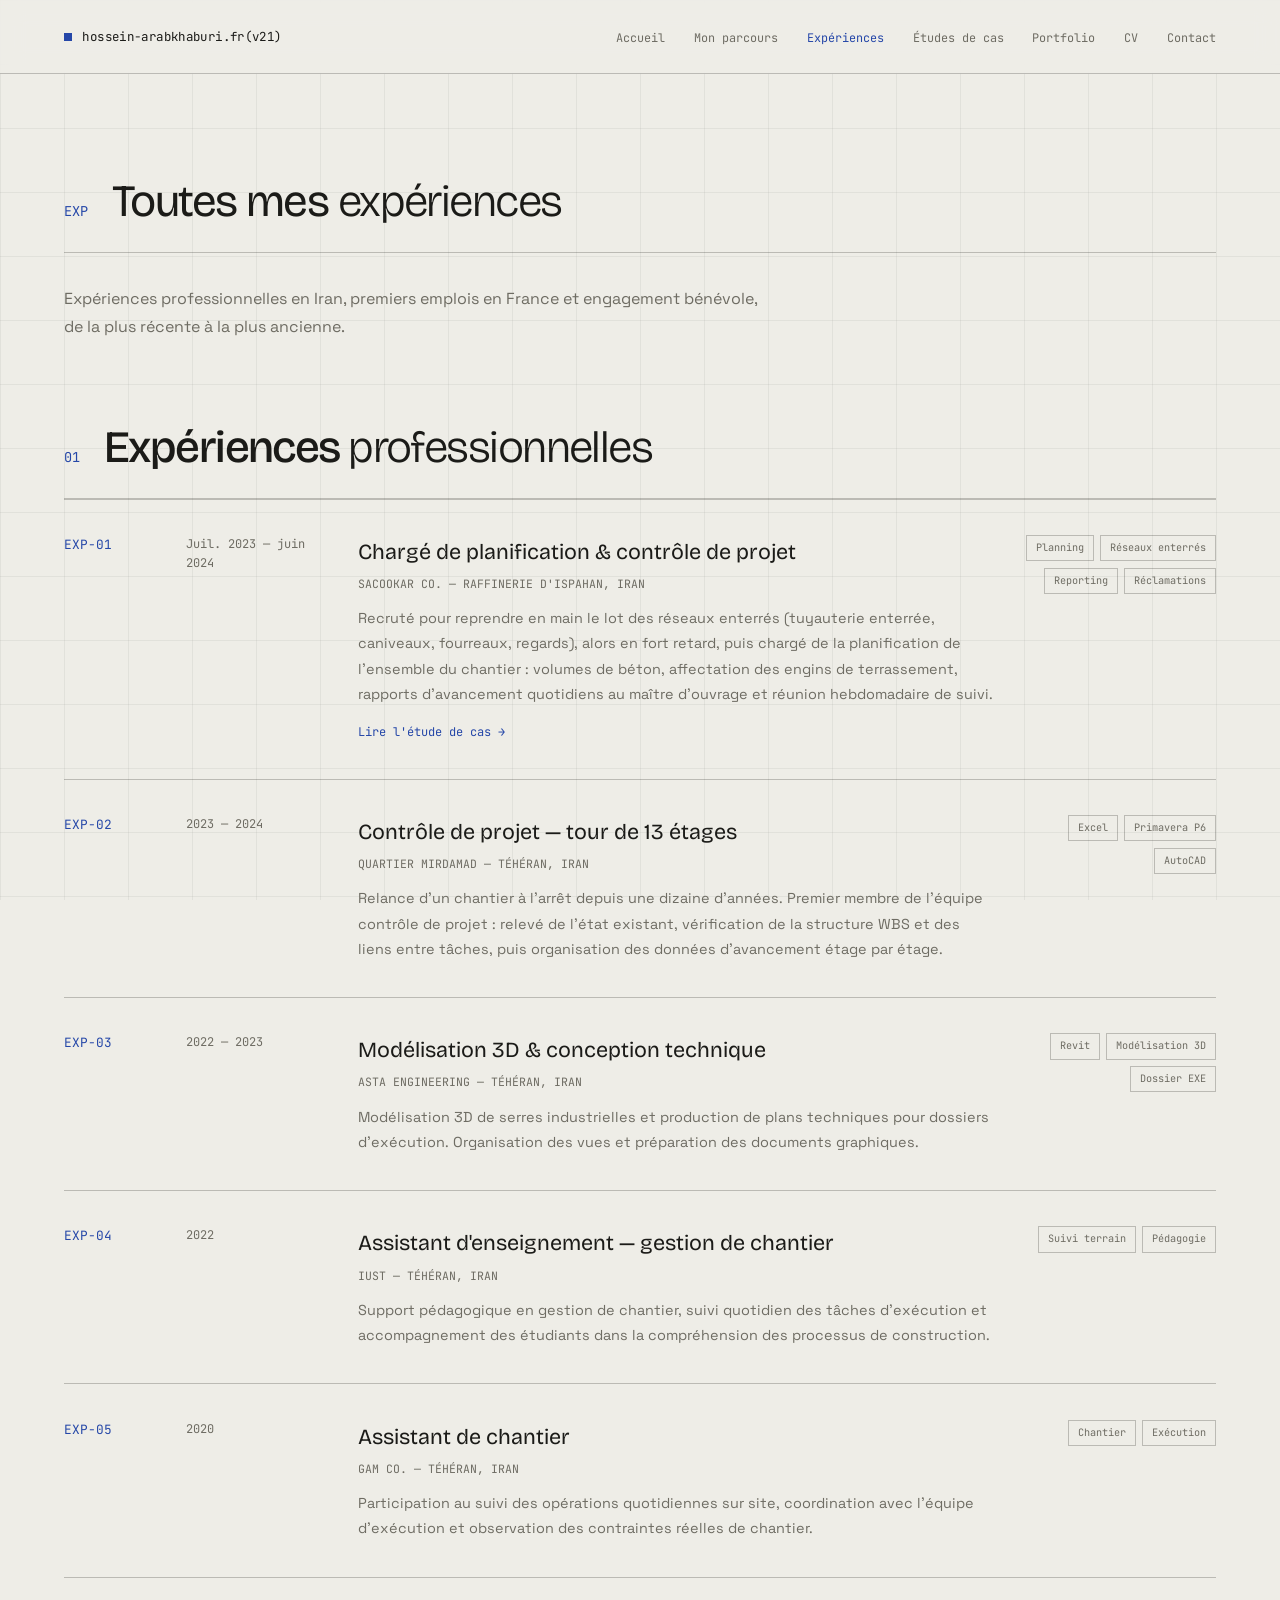
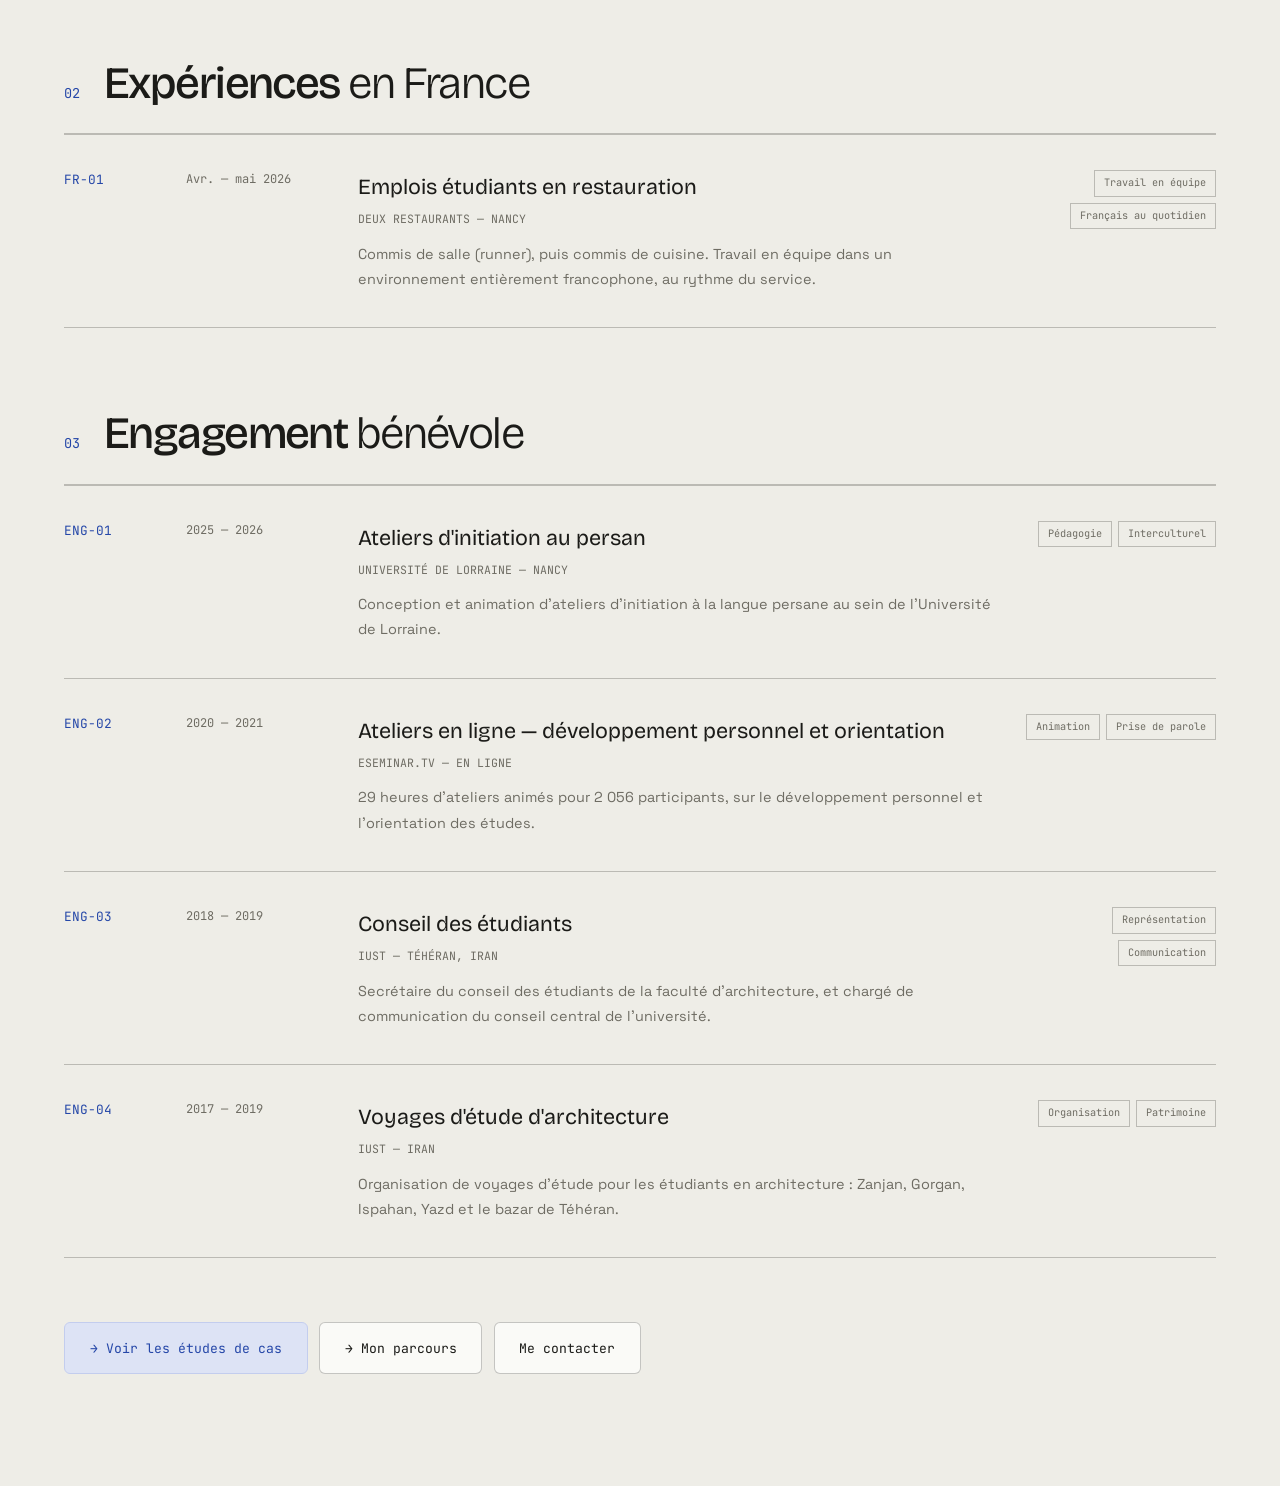
==== experiences.html @ 4b745efc "v21 : page Expériences (pro, France, bénévolat) et section Expériences marquantes sur l'accueil Co-A" ====
<!DOCTYPE html>
<html lang="fr">
<head>
<meta charset="UTF-8" />
<meta name="viewport" content="width=device-width, initial-scale=1.0" />
<title>Expériences — Hossein Arabkhaburi</title>
<meta name="description" content="Expériences professionnelles, emplois en France et engagement bénévole de Hossein Arabkhaburi, architecte de formation (BIM, conception numérique, gestion de projet)." />

<link rel="icon" href="favicon.ico" sizes="any">
<link rel="icon" type="image/png" href="favicon.png">
<link rel="apple-touch-icon" href="apple-touch-icon.png">

<link href="https://fonts.googleapis.com/css2?family=Bricolage+Grotesque:opsz,wght@12..96,200..800&family=Space+Grotesk:wght@300..700&family=JetBrains+Mono:wght@400;500;600&display=swap" rel="stylesheet">

<style>
:root{
  --paper:#EEEDE7;
  --ink:#1B1B18;
  --blue:#2547A8;
  --blue-soft:#DDE3F5;
  --mid:#6E6C63;
  --white:#FAFAF7;
  --line:rgba(27,27,24,.12);
  --line2:rgba(27,27,24,.24);
  --serif:'Bricolage Grotesque',system-ui,sans-serif;
  --sans:'Space Grotesk',system-ui,sans-serif;
  --mono:'JetBrains Mono',monospace;
}

*{box-sizing:border-box;margin:0;padding:0}

html{scroll-behavior:smooth}

body{
  font-family:var(--sans);
  background:var(--paper);
  color:var(--ink);
  line-height:1.6;
  -webkit-font-smoothing:antialiased;
}

body::before{
  content:"";
  position:fixed;
  inset:0;
  z-index:0;
  pointer-events:none;
  background-image:
    linear-gradient(var(--line) 1px, transparent 1px),
    linear-gradient(90deg, var(--line) 1px, transparent 1px);
  background-size:64px 64px;
  opacity:.45;
}

a{color:inherit}

nav{
  position:fixed;
  top:0;
  left:0;
  right:0;
  z-index:50;
  height:74px;
  padding:0 4rem;
  display:flex;
  align-items:center;
  justify-content:space-between;
  background:rgba(238,237,231,.88);
  backdrop-filter:blur(12px);
  border-bottom:1px solid var(--line2);
}

.logo{
  font-family:var(--mono);
  font-size:.78rem;
  text-decoration:none;
  display:flex;
  gap:.65rem;
  align-items:center;
  letter-spacing:.03em;
}

.logo::before{
  content:"";
  width:8px;
  height:8px;
  background:var(--blue);
}

.back-link{
  font-family:var(--mono);
  font-size:.74rem;
  color:var(--mid);
  text-decoration:none;
}

.back-link:hover{color:var(--blue)}

section{
  position:relative;
  z-index:2;
  padding:11rem 4rem 7rem;
}

.wrap{
  max-width:1240px;
  margin:auto;
}

.section-head{
  display:flex;
  gap:1.5rem;
  align-items:baseline;
  padding-bottom:1.5rem;
  margin-bottom:4rem;
  border-bottom:1px solid var(--line2);
}

.idx{
  font-family:var(--mono);
  color:var(--blue);
  font-size:.85rem;
}

h2{
  font-family:var(--serif);
  font-weight:400;
  font-size:clamp(2rem,3.5vw,3.2rem);
  line-height:1.15;
}

.parcours-layout{
  display:grid;
  grid-template-columns:280px 1fr;
  gap:4rem;
  align-items:start;
}

.photo-slot{
  width:100%;
  aspect-ratio:3/4;
  background:var(--white);
  border:1px solid var(--line2);
  display:flex;
  align-items:center;
  justify-content:center;
  font-family:var(--mono);
  font-size:.7rem;
  color:var(--mid);
  text-align:center;
  padding:1.5rem;
  line-height:1.6;
}

.portrait{
  display:block;
  width:100%;
  aspect-ratio:3/4;
  object-fit:cover;
  object-position:center 20%;
  border:1px solid var(--line2);
  background:var(--white);
}

.lead{
  font-family:var(--serif);
  font-size:1.5rem;
  line-height:1.45;
  max-width:78ch;
  margin-bottom:1.8rem;
}

.copy{
  max-width:84ch;
}

.copy p{
  color:var(--mid);
  margin-bottom:1.3rem;
  line-height:1.85;
}

.copy strong{color:var(--ink)}

.metrics{
  display:grid;
  grid-template-columns:repeat(4,1fr);
  border-top:1px solid var(--line2);
  margin-top:3rem;
}

.metric{
  padding:1.4rem 1rem 0;
  border-right:1px solid var(--line);
}

.metric:last-child{border-right:none}

.metric b{
  display:block;
  font-family:var(--serif);
  font-size:2rem;
  color:var(--blue);
  line-height:1;
  margin-bottom:.5rem;
}

.metric span{
  font-family:var(--mono);
  color:var(--mid);
  font-size:.66rem;
  line-height:1.4;
}

.btn{
  font-family:var(--mono);
  font-size:.82rem;
  text-decoration:none;
  padding:.9rem 1.55rem;
  border:1px solid var(--line2);
  border-radius:6px;
  display:inline-flex;
  align-items:center;
  gap:.5rem;
  transition:.2s;
  margin-top:3rem;
}

.btn:hover{border-color:var(--ink);color:var(--blue)}

.btn-row{display:flex;flex-wrap:wrap;gap:.7rem;margin-top:3rem}
.btn-row .btn{margin-top:0;background:var(--white);color:var(--ink)}
.btn.soft{background:#DDE3F5;color:var(--blue);border-color:#C3CDEE}
.btn.soft:hover{background:var(--blue);border-color:var(--blue);color:var(--white)}

@media(max-width:800px){
  section{padding:9rem 1.5rem 4rem}
  nav{padding:0 1.5rem}
  .parcours-layout{grid-template-columns:1fr;gap:2rem}
  .photo-slot{max-width:220px;margin:0 auto}
  .portrait{max-width:240px;margin:0 auto}
  .metrics{grid-template-columns:repeat(2,1fr)}
  .metric{padding-bottom:1.2rem}
  .metric:nth-child(2){border-right:none}
  .metric:nth-child(-n+2){border-bottom:1px solid var(--line)}
}

/* Headings: Bricolage Grotesque (no italic) - emphasis by weight instead */
h1,h2{font-weight:500;letter-spacing:-.035em}
h1 em,h2 em,h3 em,.cert-num,.proc-n{font-style:normal}
h1 em,h2 em,h3 em{font-weight:300}
/* EXPERIENCE */
.timeline{
  border-top:1px solid var(--line2);
}

.exp{
  display:grid;
  grid-template-columns:90px 140px 1fr 190px;
  gap:2rem;
  padding:2.2rem 0;
  border-bottom:1px solid var(--line2);
}

.exp-code{
  font-family:var(--mono);
  color:var(--blue);
  font-size:.8rem;
}

.exp-date{
  font-family:var(--mono);
  color:var(--mid);
  font-size:.75rem;
}

.exp h3{
  font-family:var(--serif);
  font-weight:400;
  font-size:1.35rem;
  margin-bottom:.35rem;
}

.company{
  font-family:var(--mono);
  color:var(--mid);
  font-size:.72rem;
  margin-bottom:.8rem;
}

.exp p{
  color:var(--mid);
  font-size:.9rem;
  line-height:1.75;
}

.tags{
  display:flex;
  gap:.4rem;
  flex-wrap:wrap;
  justify-content:flex-end;
  align-content:flex-start;
}

.tag{
  font-family:var(--mono);
  font-size:.64rem;
  color:var(--mid);
  border:1px solid var(--line2);
  padding:.25rem .55rem;
}

.page-intro{max-width:70ch;color:var(--mid);margin:-2rem 0 3rem;line-height:1.8}
h1.page-title{font-family:var(--serif);font-weight:400;font-size:clamp(2rem,3.5vw,3.2rem);line-height:1.15}
.exp-more{display:inline-block;margin-top:1rem;font-family:var(--mono);font-size:.75rem;color:var(--blue);text-decoration:none}
.exp-more:hover{text-decoration:underline}
.group{margin-top:5rem}
.group:first-of-type{margin-top:0}
.group .section-head{margin-bottom:0}
@media(max-width:1024px){.exp{grid-template-columns:1fr;gap:.5rem}.tags{justify-content:flex-start}}
</style>
<link rel="stylesheet" href="css/menu.css" />
</head>
<body>

<nav>
  <a class="logo" href="index.html">hossein-arabkhaburi.fr(v21)</a>
  <button class="menu-toggle" type="button" aria-expanded="false" aria-controls="site-menu" aria-label="Ouvrir le menu"><span></span><span></span><span></span></button>
  <ul class="site-menu" id="site-menu">
    <li><a href="index.html">Accueil</a></li>
    <li><a href="parcours.html">Mon parcours</a></li>
    <li><a href="experiences.html" aria-current="page">Expériences</a></li>
    <li><a href="index.html#projets">Études de cas</a></li>
    <li><a href="portfolio.html">Portfolio</a></li>
    <li><a href="Hossein-Arabkhaburi-CV.pdf" target="_blank" rel="noopener">CV</a></li>
    <li><a href="index.html#contact">Contact</a></li>
  </ul>
</nav>

<section class="white">
  <div class="wrap">
    <div class="section-head">
      <span class="idx">EXP</span>
      <h1 class="page-title">Toutes mes <em>expériences</em></h1>
    </div>
    <p class="page-intro">Expériences professionnelles en Iran, premiers emplois en France et engagement bénévole, de la plus récente à la plus ancienne.</p>
  <div class="group">
    <div class="section-head">
      <span class="idx">01</span>
      <h2>Expériences <em>professionnelles</em></h2>
    </div>
    <div class="timeline">
      <article class="exp">
        <div class="exp-code">EXP-01</div>
        <div class="exp-date">Juil. 2023 — juin 2024</div>
        <div>
          <h3>Chargé de planification &amp; contrôle de projet</h3>
          <div class="company">SACOOKAR CO. — RAFFINERIE D'ISPAHAN, IRAN</div>
          <p>Recruté pour reprendre en main le lot des réseaux enterrés (tuyauterie enterrée, caniveaux, fourreaux, regards), alors en fort retard, puis chargé de la planification de l'ensemble du chantier : volumes de béton, affectation des engins de terrassement, rapports d'avancement quotidiens au maître d'ouvrage et réunion hebdomadaire de suivi.</p>
          <a class="exp-more" href="raffinerie-ispahan.html">Lire l'étude de cas →</a>
        </div>
        <div class="tags"><span class="tag">Planning</span><span class="tag">Réseaux enterrés</span><span class="tag">Reporting</span><span class="tag">Réclamations</span></div>
      </article>
      <article class="exp">
        <div class="exp-code">EXP-02</div>
        <div class="exp-date">2023 — 2024</div>
        <div>
          <h3>Contrôle de projet — tour de 13 étages</h3>
          <div class="company">QUARTIER MIRDAMAD — TÉHÉRAN, IRAN</div>
          <p>Relance d'un chantier à l'arrêt depuis une dizaine d'années. Premier membre de l'équipe contrôle de projet : relevé de l'état existant, vérification de la structure WBS et des liens entre tâches, puis organisation des données d'avancement étage par étage.</p>
        </div>
        <div class="tags"><span class="tag">Excel</span><span class="tag">Primavera P6</span><span class="tag">AutoCAD</span></div>
      </article>
      <article class="exp">
        <div class="exp-code">EXP-03</div>
        <div class="exp-date">2022 — 2023</div>
        <div>
          <h3>Modélisation 3D &amp; conception technique</h3>
          <div class="company">ASTA ENGINEERING — TÉHÉRAN, IRAN</div>
          <p>Modélisation 3D de serres industrielles et production de plans techniques pour dossiers d'exécution. Organisation des vues et préparation des documents graphiques.</p>
        </div>
        <div class="tags"><span class="tag">Revit</span><span class="tag">Modélisation 3D</span><span class="tag">Dossier EXE</span></div>
      </article>
      <article class="exp">
        <div class="exp-code">EXP-04</div>
        <div class="exp-date">2022</div>
        <div>
          <h3>Assistant d'enseignement — gestion de chantier</h3>
          <div class="company">IUST — TÉHÉRAN, IRAN</div>
          <p>Support pédagogique en gestion de chantier, suivi quotidien des tâches d'exécution et accompagnement des étudiants dans la compréhension des processus de construction.</p>
        </div>
        <div class="tags"><span class="tag">Suivi terrain</span><span class="tag">Pédagogie</span></div>
      </article>
      <article class="exp">
        <div class="exp-code">EXP-05</div>
        <div class="exp-date">2020</div>
        <div>
          <h3>Assistant de chantier</h3>
          <div class="company">GAM CO. — TÉHÉRAN, IRAN</div>
          <p>Participation au suivi des opérations quotidiennes sur site, coordination avec l'équipe d'exécution et observation des contraintes réelles de chantier.</p>
        </div>
        <div class="tags"><span class="tag">Chantier</span><span class="tag">Exécution</span></div>
      </article>
    </div>
  </div>
  <div class="group">
    <div class="section-head">
      <span class="idx">02</span>
      <h2>Expériences <em>en France</em></h2>
    </div>
    <div class="timeline">
      <article class="exp">
        <div class="exp-code">FR-01</div>
        <div class="exp-date">Avr. — mai 2026</div>
        <div>
          <h3>Emplois étudiants en restauration</h3>
          <div class="company">DEUX RESTAURANTS — NANCY</div>
          <p>Commis de salle (runner), puis commis de cuisine. Travail en équipe dans un environnement entièrement francophone, au rythme du service.</p>
        </div>
        <div class="tags"><span class="tag">Travail en équipe</span><span class="tag">Français au quotidien</span></div>
      </article>
    </div>
  </div>
  <div class="group">
    <div class="section-head">
      <span class="idx">03</span>
      <h2>Engagement <em>bénévole</em></h2>
    </div>
    <div class="timeline">
      <article class="exp">
        <div class="exp-code">ENG-01</div>
        <div class="exp-date">2025 — 2026</div>
        <div>
          <h3>Ateliers d'initiation au persan</h3>
          <div class="company">UNIVERSITÉ DE LORRAINE — NANCY</div>
          <p>Conception et animation d'ateliers d'initiation à la langue persane au sein de l'Université de Lorraine.</p>
        </div>
        <div class="tags"><span class="tag">Pédagogie</span><span class="tag">Interculturel</span></div>
      </article>
      <article class="exp">
        <div class="exp-code">ENG-02</div>
        <div class="exp-date">2020 — 2021</div>
        <div>
          <h3>Ateliers en ligne — développement personnel et orientation</h3>
          <div class="company">ESEMINAR.TV — EN LIGNE</div>
          <p>29 heures d'ateliers animés pour 2 056 participants, sur le développement personnel et l'orientation des études.</p>
        </div>
        <div class="tags"><span class="tag">Animation</span><span class="tag">Prise de parole</span></div>
      </article>
      <article class="exp">
        <div class="exp-code">ENG-03</div>
        <div class="exp-date">2018 — 2019</div>
        <div>
          <h3>Conseil des étudiants</h3>
          <div class="company">IUST — TÉHÉRAN, IRAN</div>
          <p>Secrétaire du conseil des étudiants de la faculté d'architecture, et chargé de communication du conseil central de l'université.</p>
        </div>
        <div class="tags"><span class="tag">Représentation</span><span class="tag">Communication</span></div>
      </article>
      <article class="exp">
        <div class="exp-code">ENG-04</div>
        <div class="exp-date">2017 — 2019</div>
        <div>
          <h3>Voyages d'étude d'architecture</h3>
          <div class="company">IUST — IRAN</div>
          <p>Organisation de voyages d'étude pour les étudiants en architecture : Zanjan, Gorgan, Ispahan, Yazd et le bazar de Téhéran.</p>
        </div>
        <div class="tags"><span class="tag">Organisation</span><span class="tag">Patrimoine</span></div>
      </article>
    </div>
  </div>

    <div class="btn-row" style="margin-top:4rem">
      <a class="btn soft" href="index.html#projets">→ Voir les études de cas</a>
      <a class="btn" href="parcours.html">→ Mon parcours</a>
      <a class="btn" href="index.html#contact">Me contacter</a>
    </div>
  </div>
</section>

<script src="js/menu.js" defer></script>
</body>
</html>
---- css/menu.css ----
/* Menu commun à toutes les pages */
.site-menu{display:flex;gap:1.8rem;list-style:none;margin:0;padding:0}
.site-menu a{font-family:var(--mono);font-size:.74rem;color:var(--mid);text-decoration:none;white-space:nowrap}
.site-menu a:hover,.site-menu a[aria-current="page"]{color:var(--blue)}
.menu-toggle{display:none;width:44px;height:44px;margin-right:-10px;border:0;background:none;cursor:pointer;
  flex-direction:column;justify-content:center;align-items:center;gap:5px}
.menu-toggle span{display:block;width:22px;height:2px;background:var(--ink);transition:transform .25s,opacity .25s}
.menu-toggle[aria-expanded="true"] span:nth-child(1){transform:translateY(7px) rotate(45deg)}
.menu-toggle[aria-expanded="true"] span:nth-child(2){opacity:0}
.menu-toggle[aria-expanded="true"] span:nth-child(3){transform:translateY(-7px) rotate(-45deg)}
.menu-toggle:focus-visible,.site-menu a:focus-visible{outline:2px solid var(--blue);outline-offset:3px}
@media(max-width:1024px){
  nav{padding:0 1.5rem !important}
  .menu-toggle{display:flex}
  .site-menu{display:none;position:fixed;top:74px;left:0;right:0;flex-direction:column;gap:0;
    padding:.5rem 1.5rem 1.25rem;background:var(--paper);border-bottom:1px solid var(--line2);
    box-shadow:0 12px 24px rgba(27,27,24,.08)}
  .site-menu.open{display:flex}
  .site-menu li{border-bottom:1px solid var(--line2)}
  .site-menu li:last-child{border-bottom:0}
  .site-menu a{display:block;padding:1rem 0;font-size:.9rem;color:var(--ink)}
}
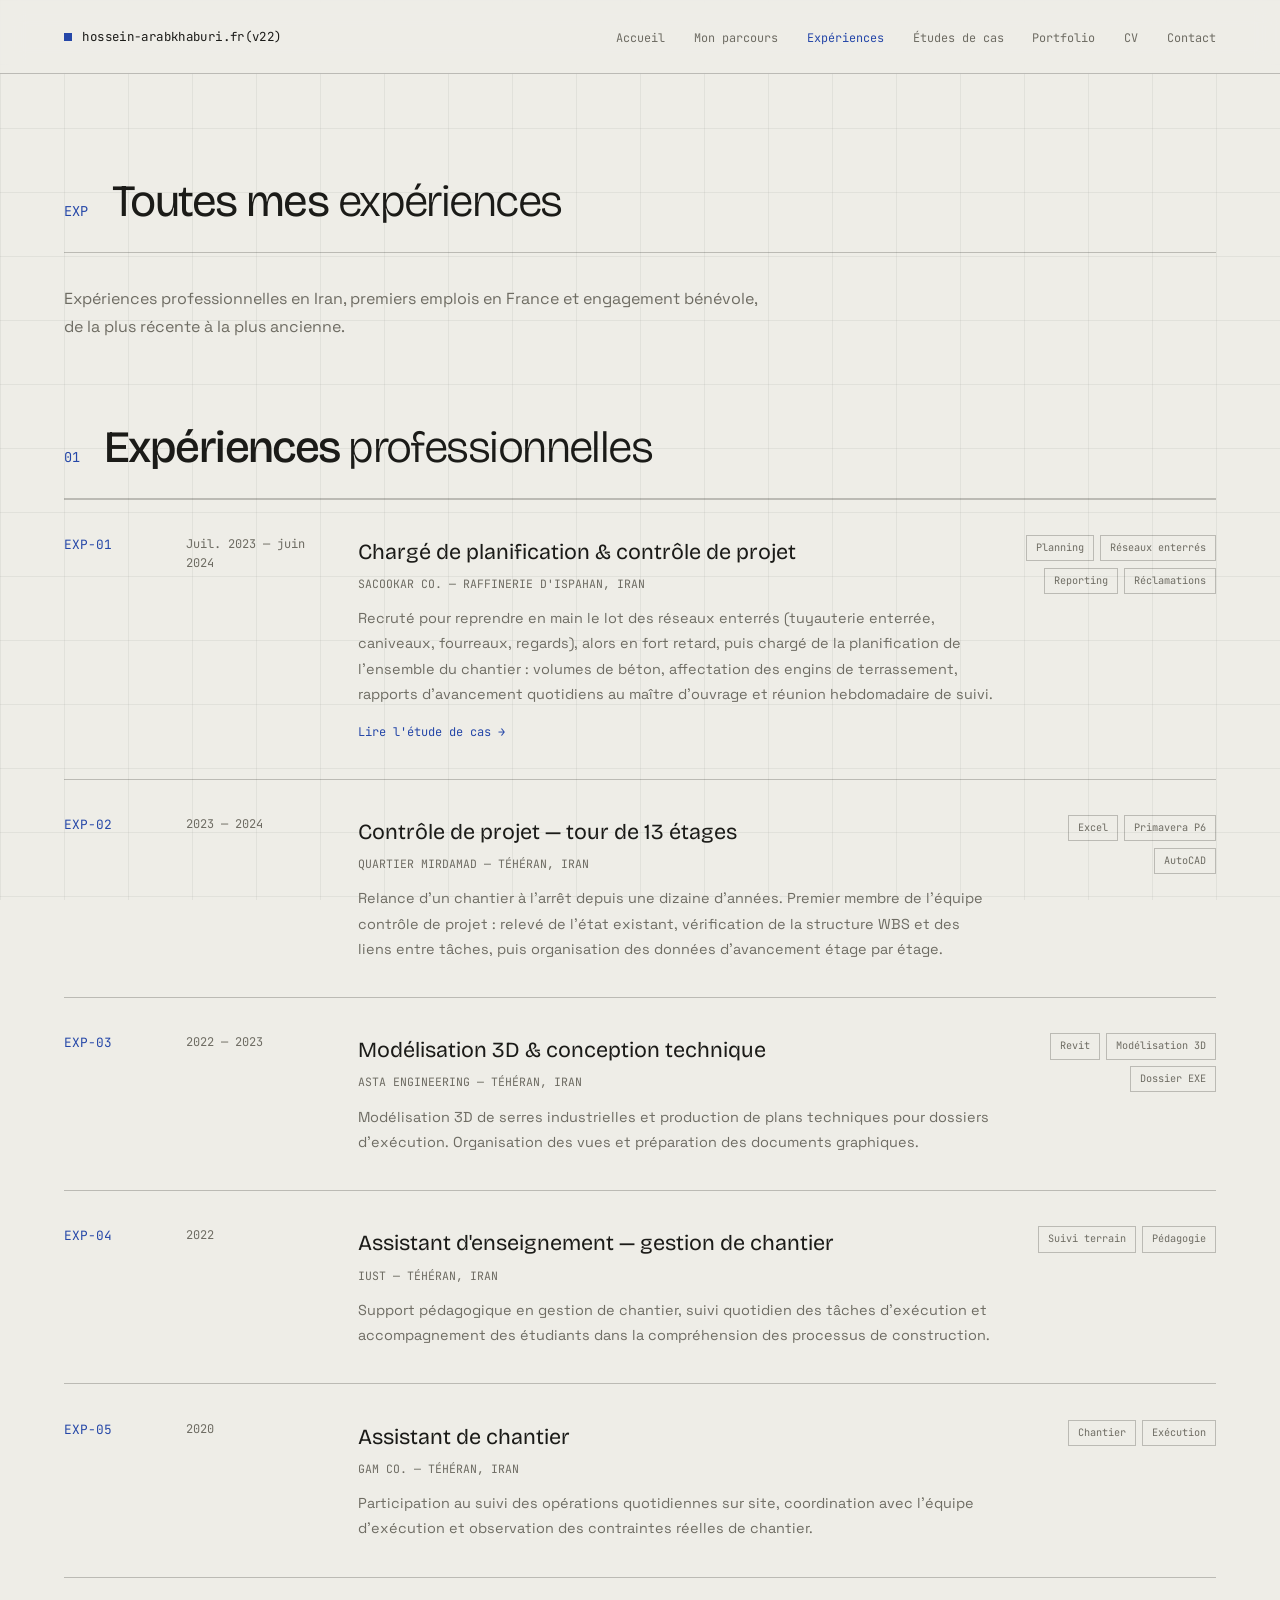
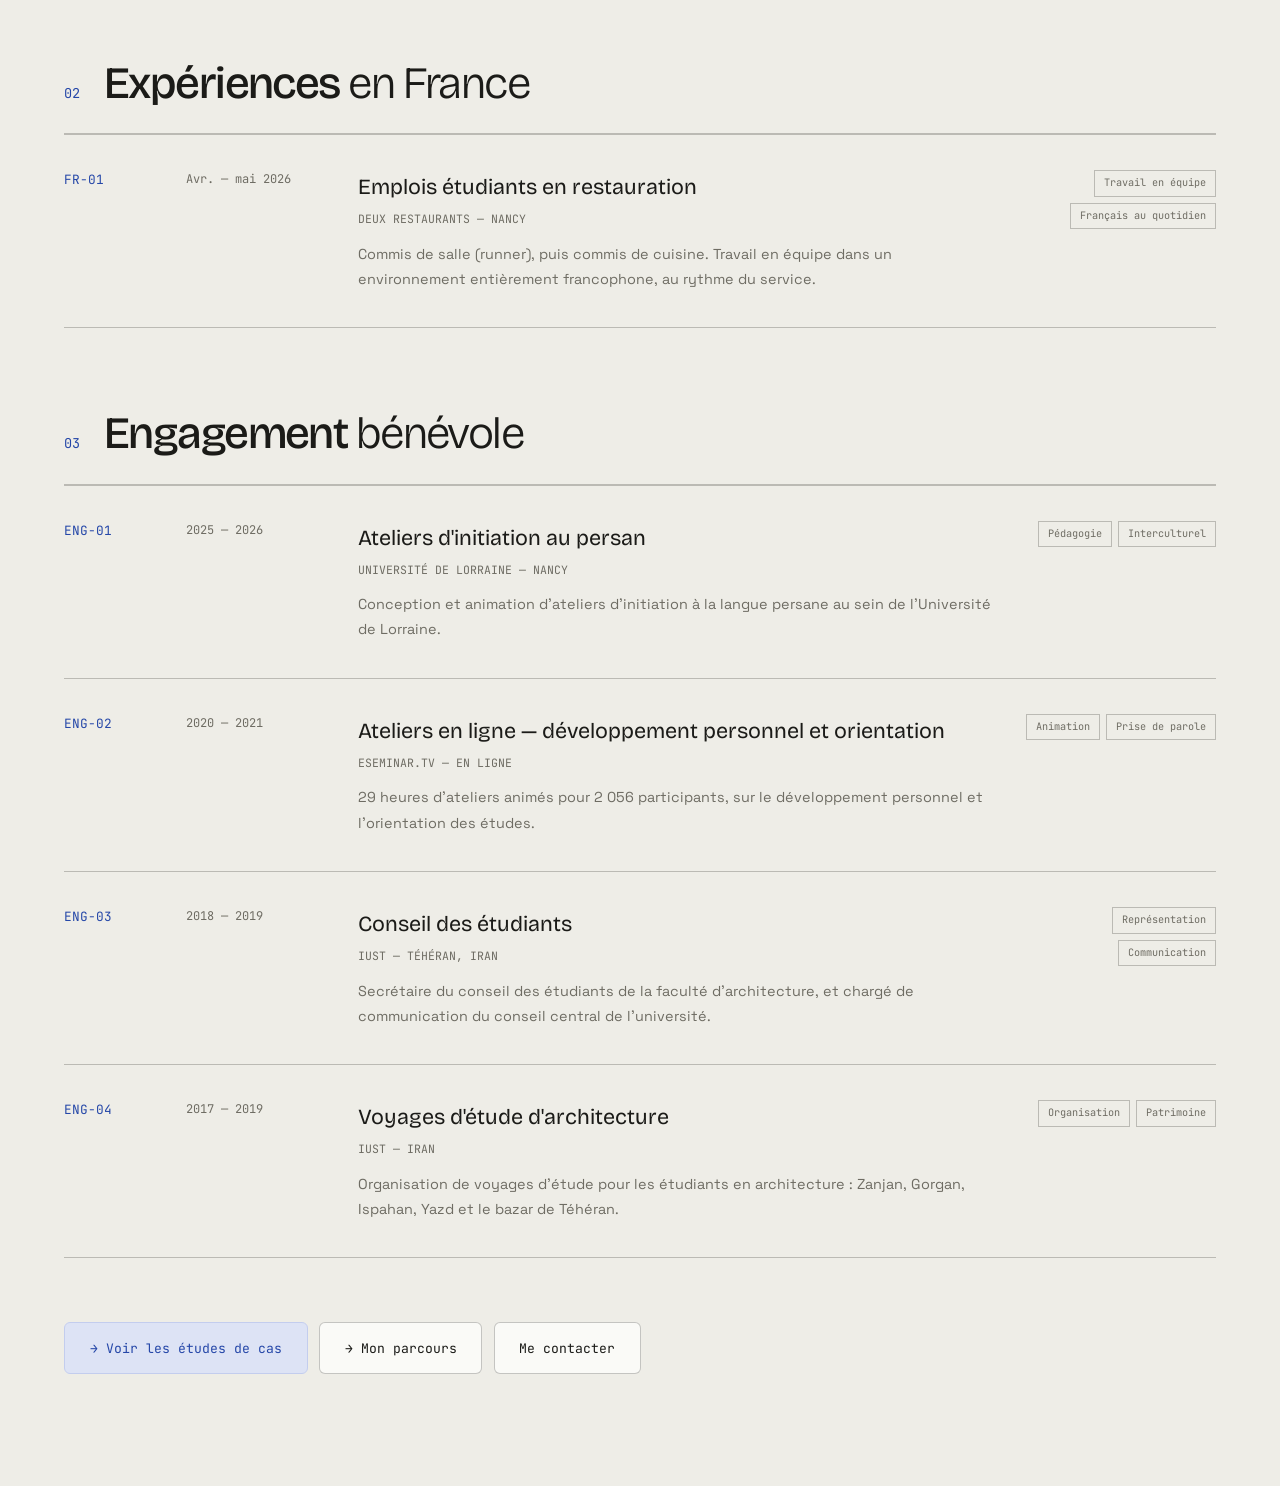
==== commit 720b5df6: "v22 : langues — anglais sans niveau, ordre persan / français / anglais Co-Authored-By: Claude Opus 5" ====
--- a/experiences.html
+++ b/experiences.html
@@ -324,7 +324,7 @@
 <body>
 
 <nav>
-  <a class="logo" href="index.html">hossein-arabkhaburi.fr(v21)</a>
+  <a class="logo" href="index.html">hossein-arabkhaburi.fr(v22)</a>
   <button class="menu-toggle" type="button" aria-expanded="false" aria-controls="site-menu" aria-label="Ouvrir le menu"><span></span><span></span><span></span></button>
   <ul class="site-menu" id="site-menu">
     <li><a href="index.html">Accueil</a></li>
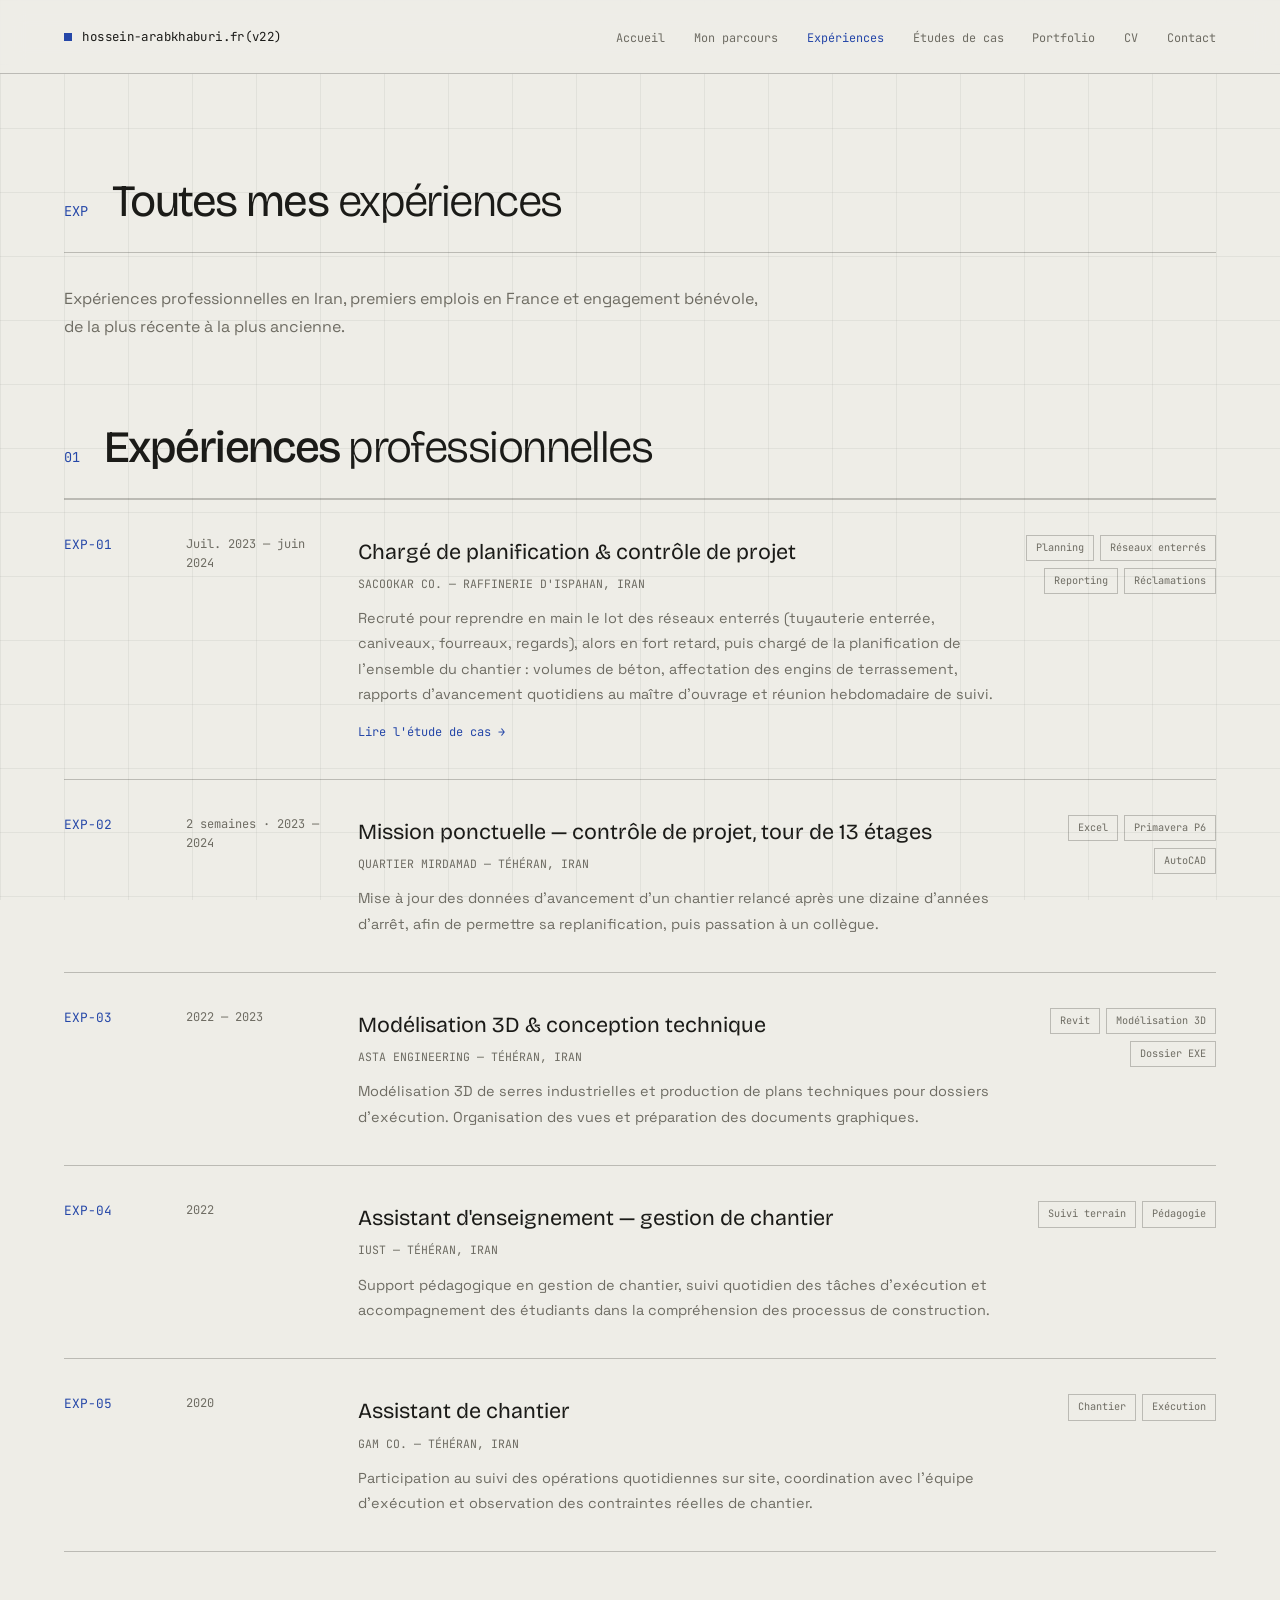
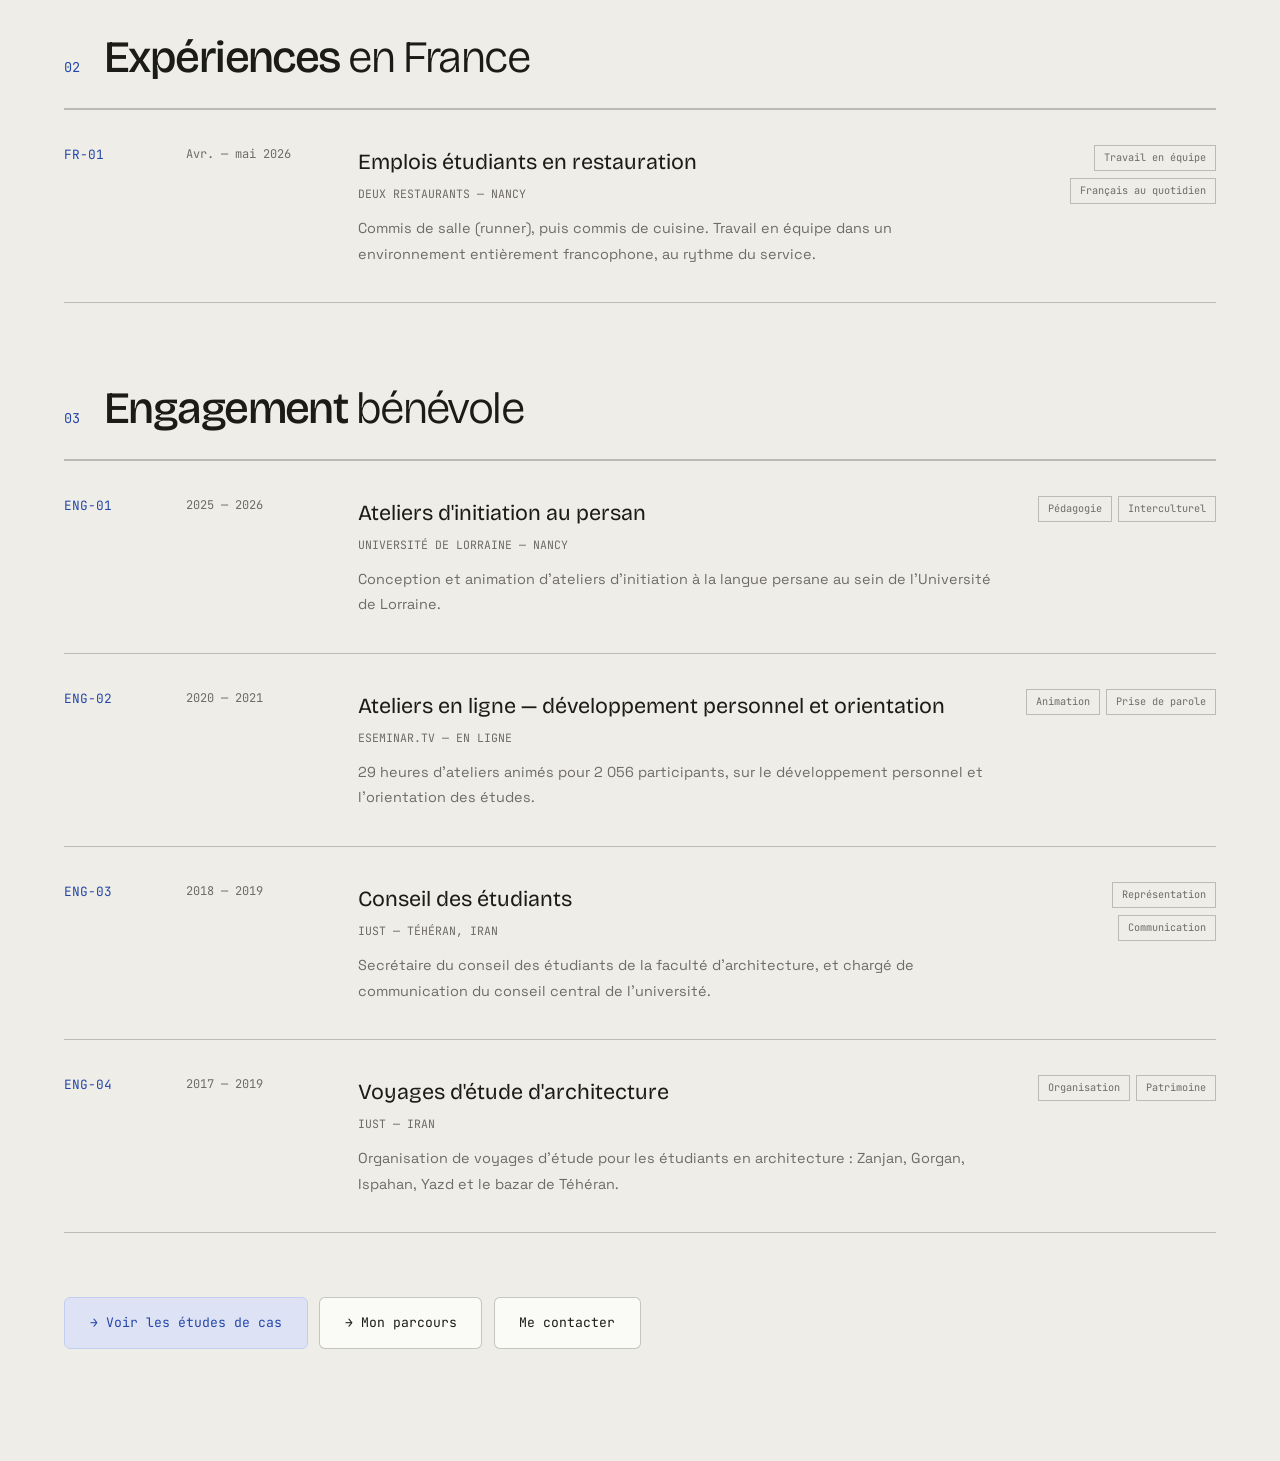
==== commit 2275a0e2: "v22 : mission Mirdamad corrigée (deux semaines) Co-Authored-By: Claude Opus 5.5 <noreply@anthropic.c" ====
--- a/experiences.html
+++ b/experiences.html
@@ -5,6 +5,18 @@
 <meta name="viewport" content="width=device-width, initial-scale=1.0" />
 <title>Expériences — Hossein Arabkhaburi</title>
 <meta name="description" content="Expériences professionnelles, emplois en France et engagement bénévole de Hossein Arabkhaburi, architecte de formation (BIM, conception numérique, gestion de projet)." />
+<link rel="canonical" href="https://hossein-arabkhaburi.fr/experiences.html" />
+<meta property="og:type" content="website" />
+<meta property="og:site_name" content="Hossein Arabkhaburi" />
+<meta property="og:locale" content="fr_FR" />
+<meta property="og:title" content="Expériences — Hossein Arabkhaburi" />
+<meta property="og:description" content="Expériences professionnelles, emplois en France et engagement bénévole de Hossein Arabkhaburi, architecte de formation (BIM, conception numérique, gestion de projet)." />
+<meta property="og:url" content="https://hossein-arabkhaburi.fr/experiences.html" />
+<meta property="og:image" content="https://hossein-arabkhaburi.fr/images/og-image.jpg" />
+<meta property="og:image:width" content="1200" />
+<meta property="og:image:height" content="630" />
+<meta property="og:image:alt" content="Hossein Arabkhaburi — Architecte de formation, BIM &amp; conception numérique" />
+<meta name="twitter:card" content="summary_large_image" />
 
 <link rel="icon" href="favicon.ico" sizes="any">
 <link rel="icon" type="image/png" href="favicon.png">
@@ -363,11 +375,11 @@
       </article>
       <article class="exp">
         <div class="exp-code">EXP-02</div>
-        <div class="exp-date">2023 — 2024</div>
-        <div>
-          <h3>Contrôle de projet — tour de 13 étages</h3>
+        <div class="exp-date">2 semaines · 2023 — 2024</div>
+        <div>
+          <h3>Mission ponctuelle — contrôle de projet, tour de 13 étages</h3>
           <div class="company">QUARTIER MIRDAMAD — TÉHÉRAN, IRAN</div>
-          <p>Relance d'un chantier à l'arrêt depuis une dizaine d'années. Premier membre de l'équipe contrôle de projet : relevé de l'état existant, vérification de la structure WBS et des liens entre tâches, puis organisation des données d'avancement étage par étage.</p>
+          <p>Mise à jour des données d'avancement d'un chantier relancé après une dizaine d'années d'arrêt, afin de permettre sa replanification, puis passation à un collègue.</p>
         </div>
         <div class="tags"><span class="tag">Excel</span><span class="tag">Primavera P6</span><span class="tag">AutoCAD</span></div>
       </article>
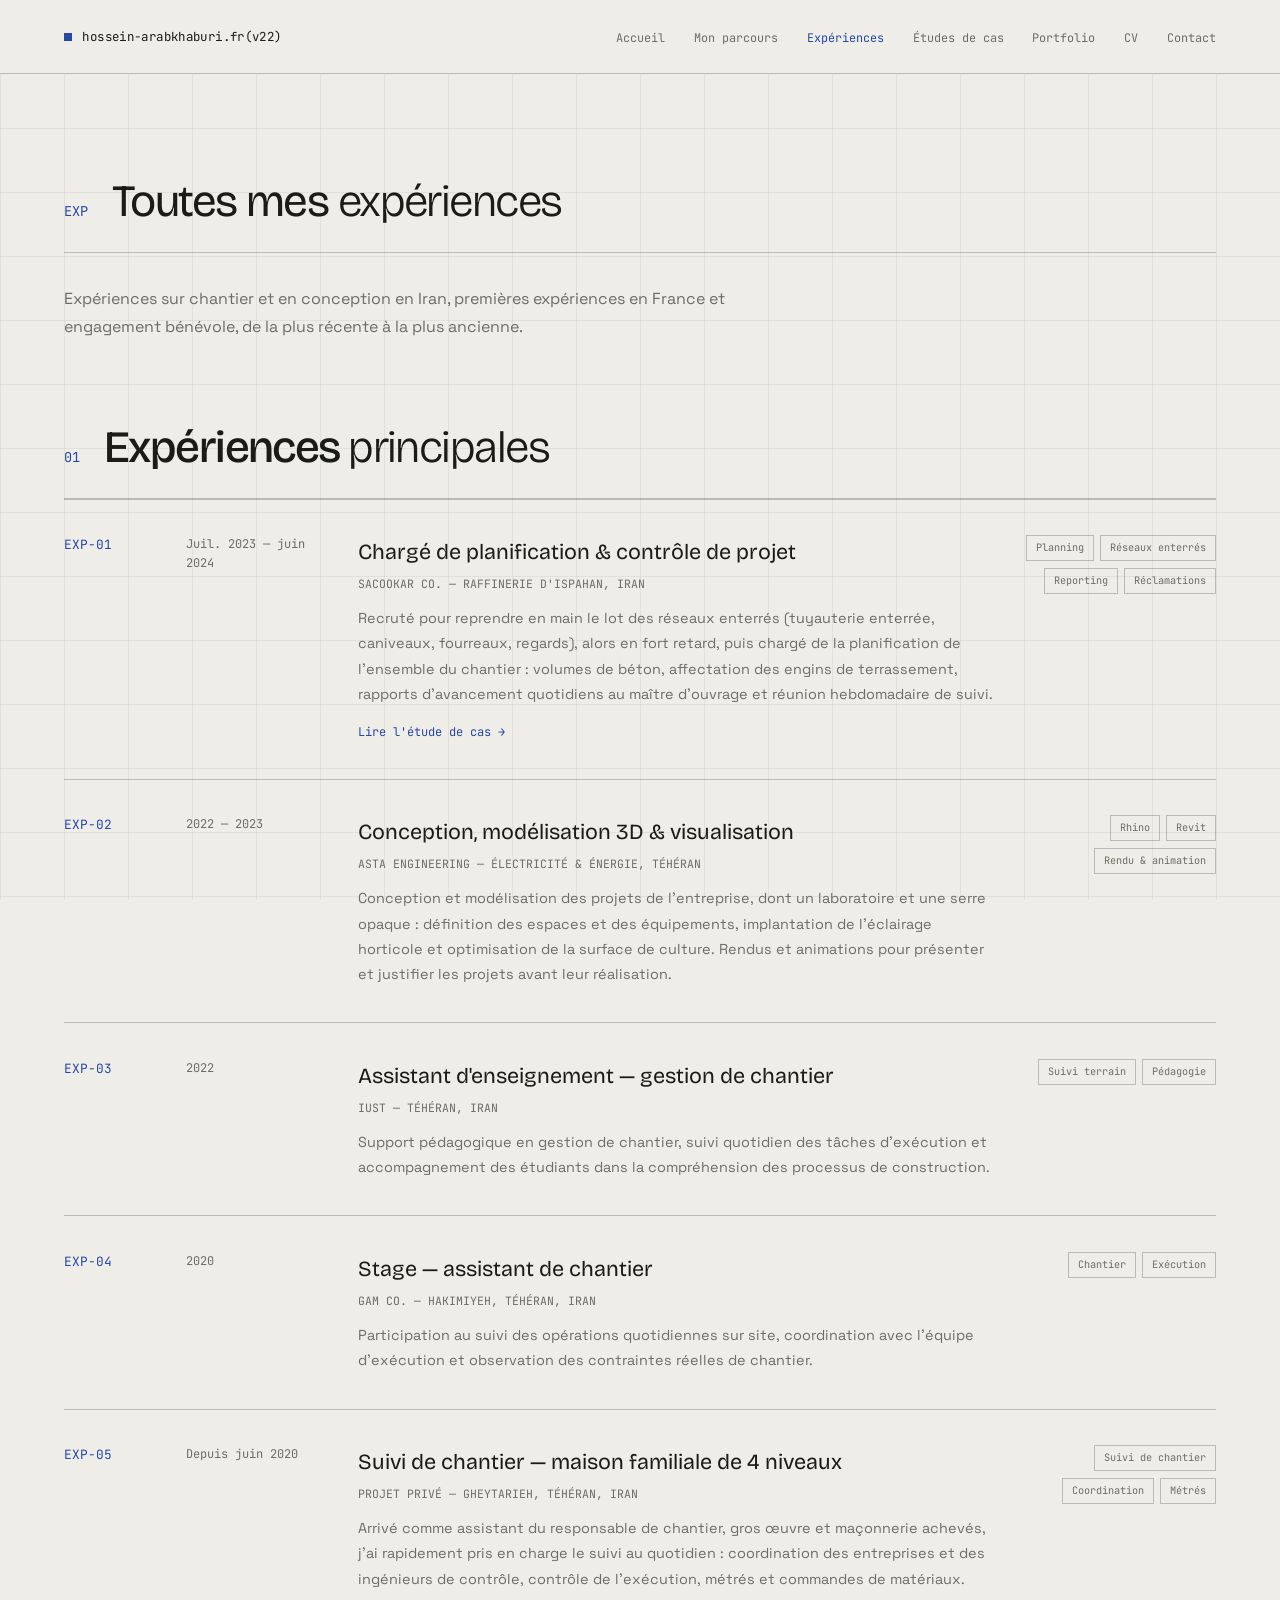
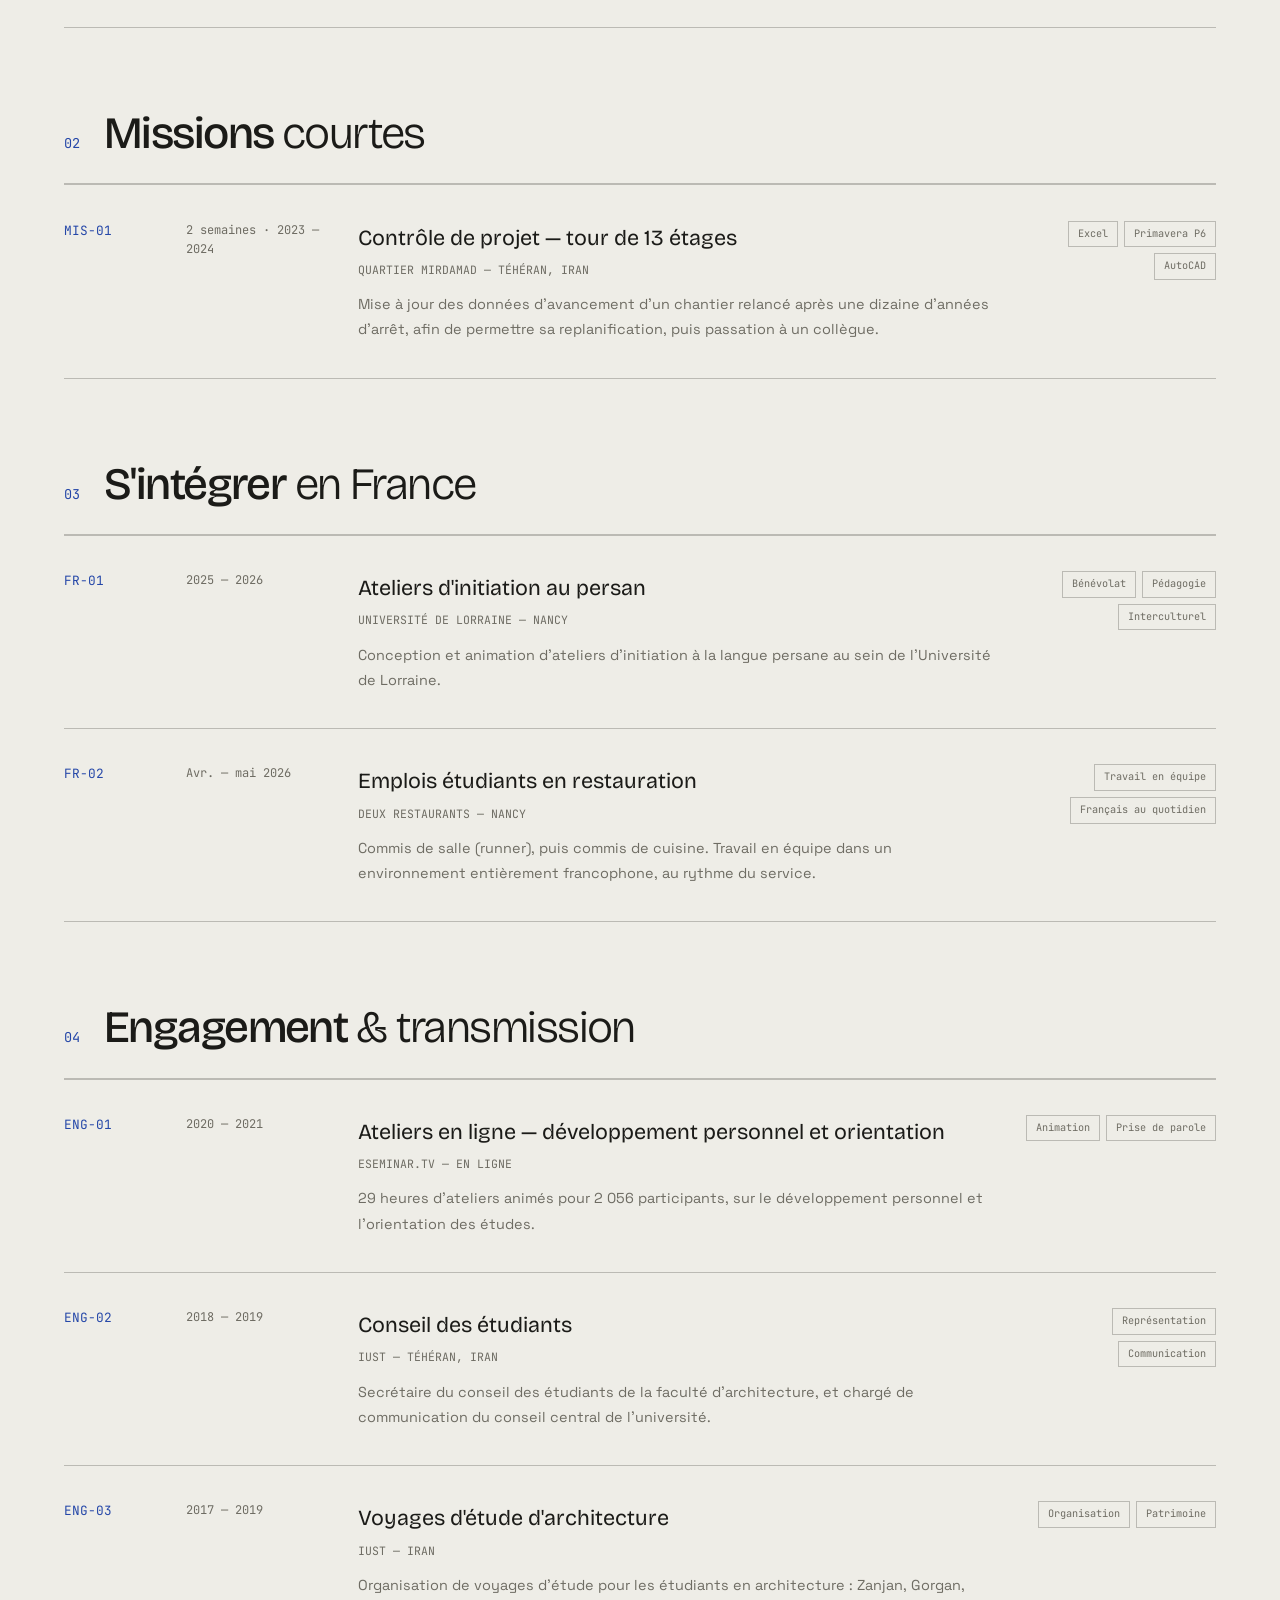
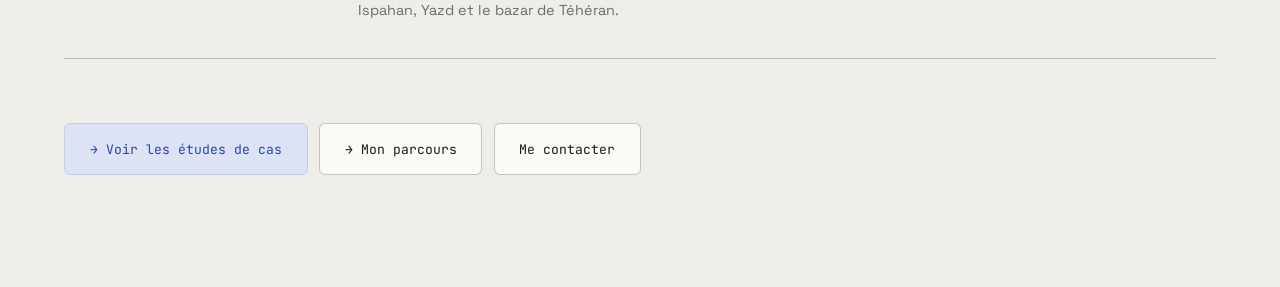
==== commit aa96341e: "v22 : Asta et serre opaque corrigées, Gheytarieh ajouté, page Expériences en quatre parties Co-Autho" ====
--- a/experiences.html
+++ b/experiences.html
@@ -355,11 +355,11 @@
       <span class="idx">EXP</span>
       <h1 class="page-title">Toutes mes <em>expériences</em></h1>
     </div>
-    <p class="page-intro">Expériences professionnelles en Iran, premiers emplois en France et engagement bénévole, de la plus récente à la plus ancienne.</p>
+    <p class="page-intro">Expériences sur chantier et en conception en Iran, premières expériences en France et engagement bénévole, de la plus récente à la plus ancienne.</p>
   <div class="group">
     <div class="section-head">
       <span class="idx">01</span>
-      <h2>Expériences <em>professionnelles</em></h2>
+      <h2>Expériences <em>principales</em></h2>
     </div>
     <div class="timeline">
       <article class="exp">
@@ -375,26 +375,16 @@
       </article>
       <article class="exp">
         <div class="exp-code">EXP-02</div>
-        <div class="exp-date">2 semaines · 2023 — 2024</div>
-        <div>
-          <h3>Mission ponctuelle — contrôle de projet, tour de 13 étages</h3>
-          <div class="company">QUARTIER MIRDAMAD — TÉHÉRAN, IRAN</div>
-          <p>Mise à jour des données d'avancement d'un chantier relancé après une dizaine d'années d'arrêt, afin de permettre sa replanification, puis passation à un collègue.</p>
-        </div>
-        <div class="tags"><span class="tag">Excel</span><span class="tag">Primavera P6</span><span class="tag">AutoCAD</span></div>
+        <div class="exp-date">2022 — 2023</div>
+        <div>
+          <h3>Conception, modélisation 3D &amp; visualisation</h3>
+          <div class="company">ASTA ENGINEERING — ÉLECTRICITÉ &amp; ÉNERGIE, TÉHÉRAN</div>
+          <p>Conception et modélisation des projets de l'entreprise, dont un laboratoire et une serre opaque : définition des espaces et des équipements, implantation de l'éclairage horticole et optimisation de la surface de culture. Rendus et animations pour présenter et justifier les projets avant leur réalisation.</p>
+        </div>
+        <div class="tags"><span class="tag">Rhino</span><span class="tag">Revit</span><span class="tag">Rendu &amp; animation</span></div>
       </article>
       <article class="exp">
         <div class="exp-code">EXP-03</div>
-        <div class="exp-date">2022 — 2023</div>
-        <div>
-          <h3>Modélisation 3D &amp; conception technique</h3>
-          <div class="company">ASTA ENGINEERING — TÉHÉRAN, IRAN</div>
-          <p>Modélisation 3D de serres industrielles et production de plans techniques pour dossiers d'exécution. Organisation des vues et préparation des documents graphiques.</p>
-        </div>
-        <div class="tags"><span class="tag">Revit</span><span class="tag">Modélisation 3D</span><span class="tag">Dossier EXE</span></div>
-      </article>
-      <article class="exp">
-        <div class="exp-code">EXP-04</div>
         <div class="exp-date">2022</div>
         <div>
           <h3>Assistant d'enseignement — gestion de chantier</h3>
@@ -404,53 +394,81 @@
         <div class="tags"><span class="tag">Suivi terrain</span><span class="tag">Pédagogie</span></div>
       </article>
       <article class="exp">
+        <div class="exp-code">EXP-04</div>
+        <div class="exp-date">2020</div>
+        <div>
+          <h3>Stage — assistant de chantier</h3>
+          <div class="company">GAM CO. — HAKIMIYEH, TÉHÉRAN, IRAN</div>
+          <p>Participation au suivi des opérations quotidiennes sur site, coordination avec l'équipe d'exécution et observation des contraintes réelles de chantier.</p>
+        </div>
+        <div class="tags"><span class="tag">Chantier</span><span class="tag">Exécution</span></div>
+      </article>
+      <article class="exp">
         <div class="exp-code">EXP-05</div>
-        <div class="exp-date">2020</div>
-        <div>
-          <h3>Assistant de chantier</h3>
-          <div class="company">GAM CO. — TÉHÉRAN, IRAN</div>
-          <p>Participation au suivi des opérations quotidiennes sur site, coordination avec l'équipe d'exécution et observation des contraintes réelles de chantier.</p>
-        </div>
-        <div class="tags"><span class="tag">Chantier</span><span class="tag">Exécution</span></div>
+        <div class="exp-date">Depuis juin 2020</div>
+        <div>
+          <h3>Suivi de chantier — maison familiale de 4 niveaux</h3>
+          <div class="company">PROJET PRIVÉ — GHEYTARIEH, TÉHÉRAN, IRAN</div>
+          <p>Arrivé comme assistant du responsable de chantier, gros œuvre et maçonnerie achevés, j'ai rapidement pris en charge le suivi au quotidien : coordination des entreprises et des ingénieurs de contrôle, contrôle de l'exécution, métrés et commandes de matériaux.</p>
+        </div>
+        <div class="tags"><span class="tag">Suivi de chantier</span><span class="tag">Coordination</span><span class="tag">Métrés</span></div>
       </article>
     </div>
   </div>
   <div class="group">
     <div class="section-head">
       <span class="idx">02</span>
-      <h2>Expériences <em>en France</em></h2>
+      <h2>Missions <em>courtes</em></h2>
     </div>
     <div class="timeline">
       <article class="exp">
-        <div class="exp-code">FR-01</div>
-        <div class="exp-date">Avr. — mai 2026</div>
-        <div>
-          <h3>Emplois étudiants en restauration</h3>
-          <div class="company">DEUX RESTAURANTS — NANCY</div>
-          <p>Commis de salle (runner), puis commis de cuisine. Travail en équipe dans un environnement entièrement francophone, au rythme du service.</p>
-        </div>
-        <div class="tags"><span class="tag">Travail en équipe</span><span class="tag">Français au quotidien</span></div>
+        <div class="exp-code">MIS-01</div>
+        <div class="exp-date">2 semaines · 2023 — 2024</div>
+        <div>
+          <h3>Contrôle de projet — tour de 13 étages</h3>
+          <div class="company">QUARTIER MIRDAMAD — TÉHÉRAN, IRAN</div>
+          <p>Mise à jour des données d'avancement d'un chantier relancé après une dizaine d'années d'arrêt, afin de permettre sa replanification, puis passation à un collègue.</p>
+        </div>
+        <div class="tags"><span class="tag">Excel</span><span class="tag">Primavera P6</span><span class="tag">AutoCAD</span></div>
       </article>
     </div>
   </div>
   <div class="group">
     <div class="section-head">
       <span class="idx">03</span>
-      <h2>Engagement <em>bénévole</em></h2>
+      <h2>S'intégrer <em>en France</em></h2>
     </div>
     <div class="timeline">
       <article class="exp">
-        <div class="exp-code">ENG-01</div>
+        <div class="exp-code">FR-01</div>
         <div class="exp-date">2025 — 2026</div>
         <div>
           <h3>Ateliers d'initiation au persan</h3>
           <div class="company">UNIVERSITÉ DE LORRAINE — NANCY</div>
           <p>Conception et animation d'ateliers d'initiation à la langue persane au sein de l'Université de Lorraine.</p>
         </div>
-        <div class="tags"><span class="tag">Pédagogie</span><span class="tag">Interculturel</span></div>
-      </article>
-      <article class="exp">
-        <div class="exp-code">ENG-02</div>
+        <div class="tags"><span class="tag">Bénévolat</span><span class="tag">Pédagogie</span><span class="tag">Interculturel</span></div>
+      </article>
+      <article class="exp">
+        <div class="exp-code">FR-02</div>
+        <div class="exp-date">Avr. — mai 2026</div>
+        <div>
+          <h3>Emplois étudiants en restauration</h3>
+          <div class="company">DEUX RESTAURANTS — NANCY</div>
+          <p>Commis de salle (runner), puis commis de cuisine. Travail en équipe dans un environnement entièrement francophone, au rythme du service.</p>
+        </div>
+        <div class="tags"><span class="tag">Travail en équipe</span><span class="tag">Français au quotidien</span></div>
+      </article>
+    </div>
+  </div>
+  <div class="group">
+    <div class="section-head">
+      <span class="idx">04</span>
+      <h2>Engagement <em>&amp; transmission</em></h2>
+    </div>
+    <div class="timeline">
+      <article class="exp">
+        <div class="exp-code">ENG-01</div>
         <div class="exp-date">2020 — 2021</div>
         <div>
           <h3>Ateliers en ligne — développement personnel et orientation</h3>
@@ -460,7 +478,7 @@
         <div class="tags"><span class="tag">Animation</span><span class="tag">Prise de parole</span></div>
       </article>
       <article class="exp">
-        <div class="exp-code">ENG-03</div>
+        <div class="exp-code">ENG-02</div>
         <div class="exp-date">2018 — 2019</div>
         <div>
           <h3>Conseil des étudiants</h3>
@@ -470,7 +488,7 @@
         <div class="tags"><span class="tag">Représentation</span><span class="tag">Communication</span></div>
       </article>
       <article class="exp">
-        <div class="exp-code">ENG-04</div>
+        <div class="exp-code">ENG-03</div>
         <div class="exp-date">2017 — 2019</div>
         <div>
           <h3>Voyages d'étude d'architecture</h3>
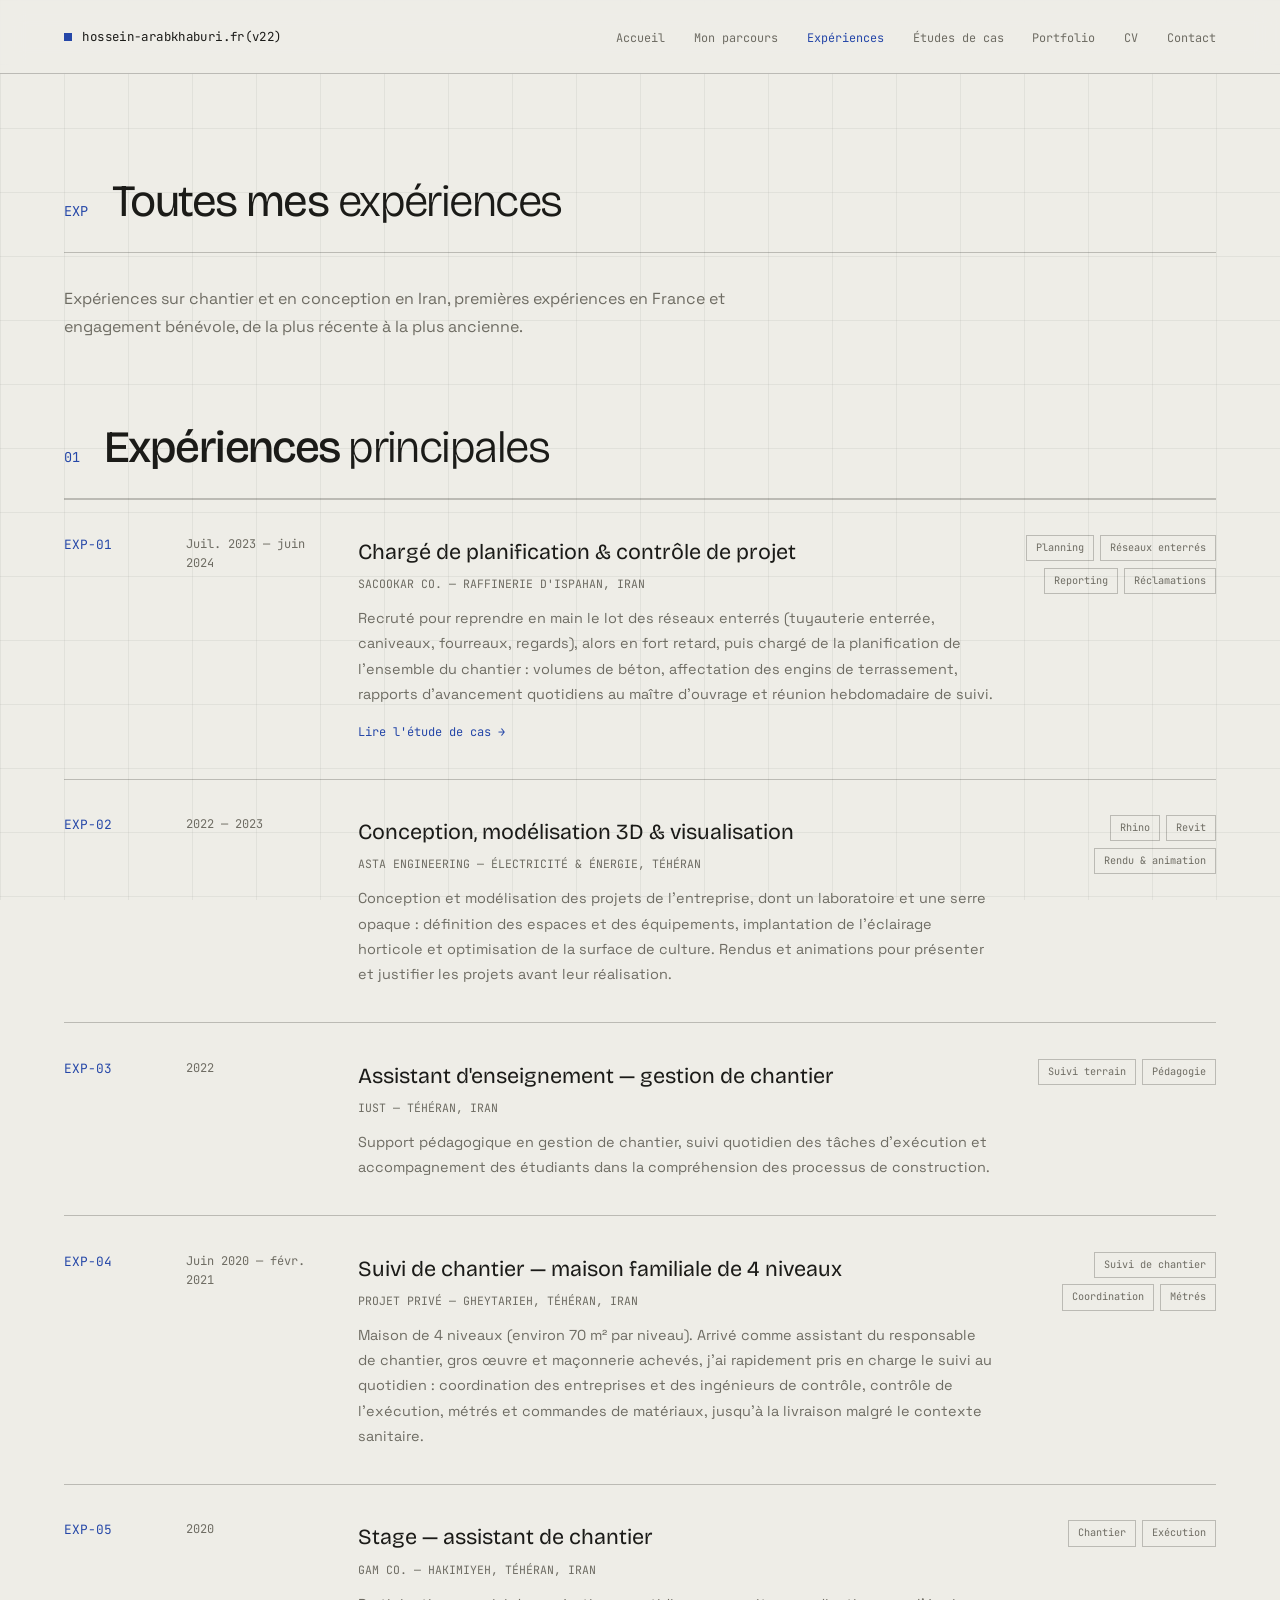
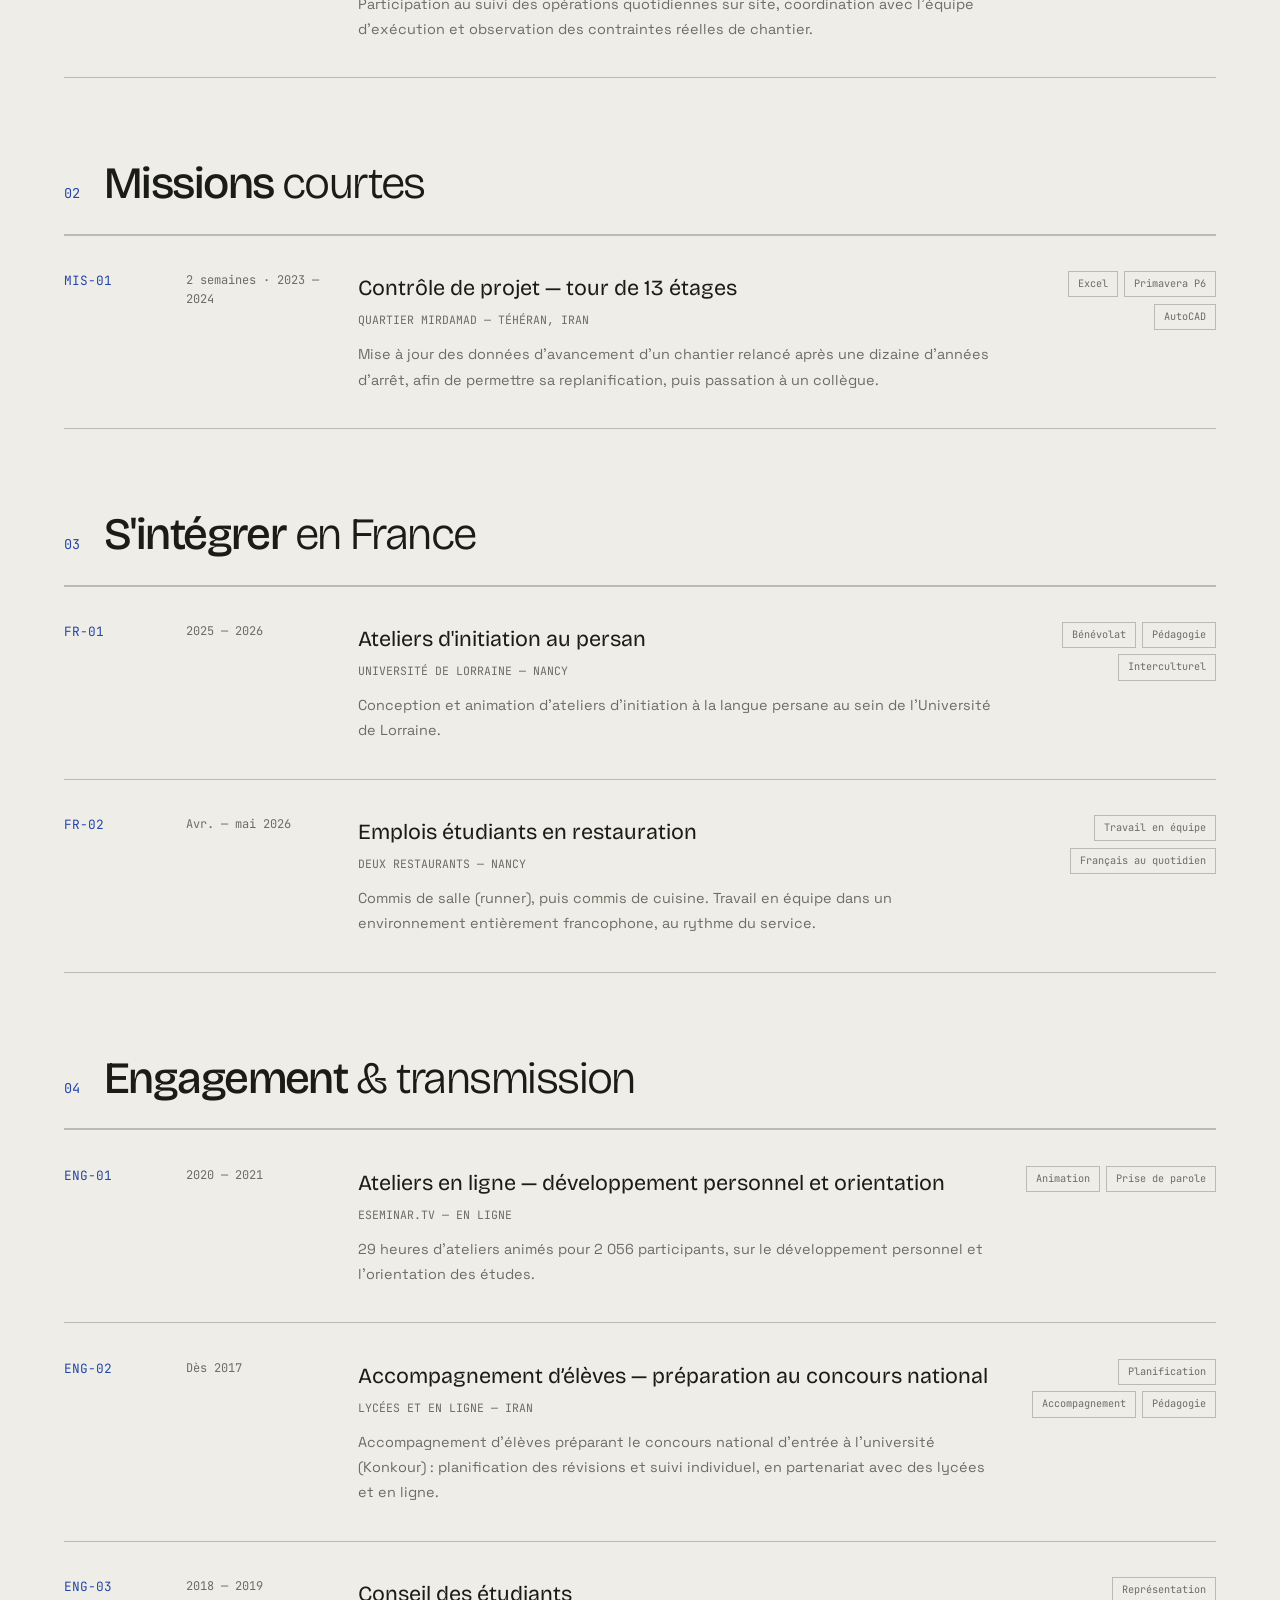
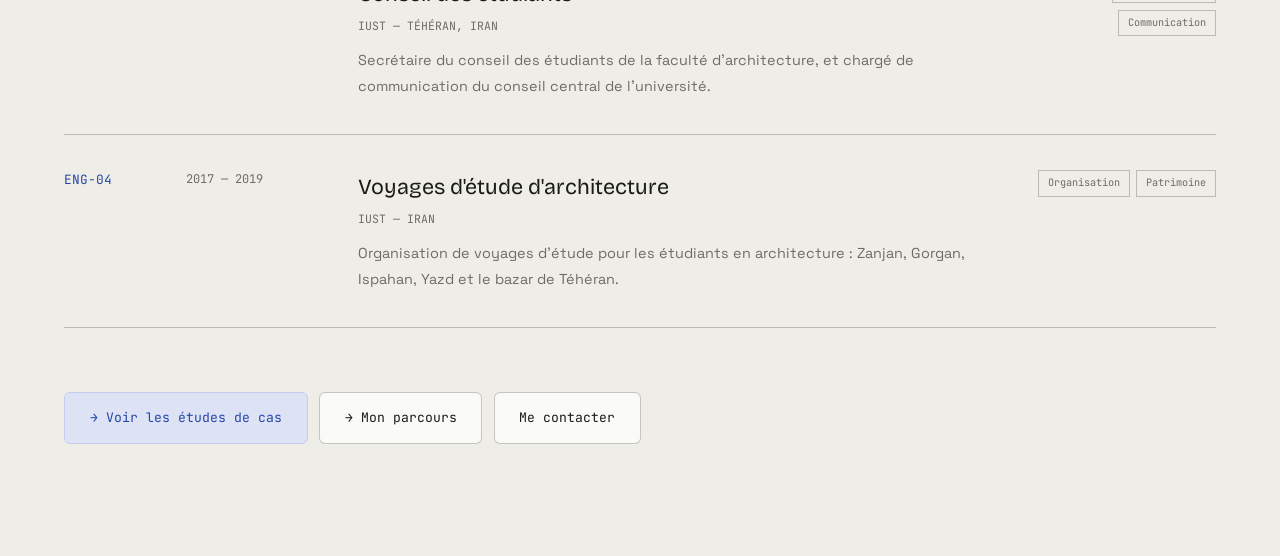
==== commit 475e3594: "v22 : Gheytarieh (juin 2020 — févr. 2021) sur l'accueil, accompagnement concours national ajouté Co-" ====
--- a/experiences.html
+++ b/experiences.html
@@ -395,6 +395,16 @@
       </article>
       <article class="exp">
         <div class="exp-code">EXP-04</div>
+        <div class="exp-date">Juin 2020 — févr. 2021</div>
+        <div>
+          <h3>Suivi de chantier — maison familiale de 4 niveaux</h3>
+          <div class="company">PROJET PRIVÉ — GHEYTARIEH, TÉHÉRAN, IRAN</div>
+          <p>Maison de 4 niveaux (environ 70 m² par niveau). Arrivé comme assistant du responsable de chantier, gros œuvre et maçonnerie achevés, j'ai rapidement pris en charge le suivi au quotidien : coordination des entreprises et des ingénieurs de contrôle, contrôle de l'exécution, métrés et commandes de matériaux, jusqu'à la livraison malgré le contexte sanitaire.</p>
+        </div>
+        <div class="tags"><span class="tag">Suivi de chantier</span><span class="tag">Coordination</span><span class="tag">Métrés</span></div>
+      </article>
+      <article class="exp">
+        <div class="exp-code">EXP-05</div>
         <div class="exp-date">2020</div>
         <div>
           <h3>Stage — assistant de chantier</h3>
@@ -402,16 +412,6 @@
           <p>Participation au suivi des opérations quotidiennes sur site, coordination avec l'équipe d'exécution et observation des contraintes réelles de chantier.</p>
         </div>
         <div class="tags"><span class="tag">Chantier</span><span class="tag">Exécution</span></div>
-      </article>
-      <article class="exp">
-        <div class="exp-code">EXP-05</div>
-        <div class="exp-date">Depuis juin 2020</div>
-        <div>
-          <h3>Suivi de chantier — maison familiale de 4 niveaux</h3>
-          <div class="company">PROJET PRIVÉ — GHEYTARIEH, TÉHÉRAN, IRAN</div>
-          <p>Arrivé comme assistant du responsable de chantier, gros œuvre et maçonnerie achevés, j'ai rapidement pris en charge le suivi au quotidien : coordination des entreprises et des ingénieurs de contrôle, contrôle de l'exécution, métrés et commandes de matériaux.</p>
-        </div>
-        <div class="tags"><span class="tag">Suivi de chantier</span><span class="tag">Coordination</span><span class="tag">Métrés</span></div>
       </article>
     </div>
   </div>
@@ -479,6 +479,16 @@
       </article>
       <article class="exp">
         <div class="exp-code">ENG-02</div>
+        <div class="exp-date">Dès 2017</div>
+        <div>
+          <h3>Accompagnement d’élèves — préparation au concours national</h3>
+          <div class="company">LYCÉES ET EN LIGNE — IRAN</div>
+          <p>Accompagnement d'élèves préparant le concours national d'entrée à l'université (Konkour) : planification des révisions et suivi individuel, en partenariat avec des lycées et en ligne.</p>
+        </div>
+        <div class="tags"><span class="tag">Planification</span><span class="tag">Accompagnement</span><span class="tag">Pédagogie</span></div>
+      </article>
+      <article class="exp">
+        <div class="exp-code">ENG-03</div>
         <div class="exp-date">2018 — 2019</div>
         <div>
           <h3>Conseil des étudiants</h3>
@@ -488,7 +498,7 @@
         <div class="tags"><span class="tag">Représentation</span><span class="tag">Communication</span></div>
       </article>
       <article class="exp">
-        <div class="exp-code">ENG-03</div>
+        <div class="exp-code">ENG-04</div>
         <div class="exp-date">2017 — 2019</div>
         <div>
           <h3>Voyages d'étude d'architecture</h3>
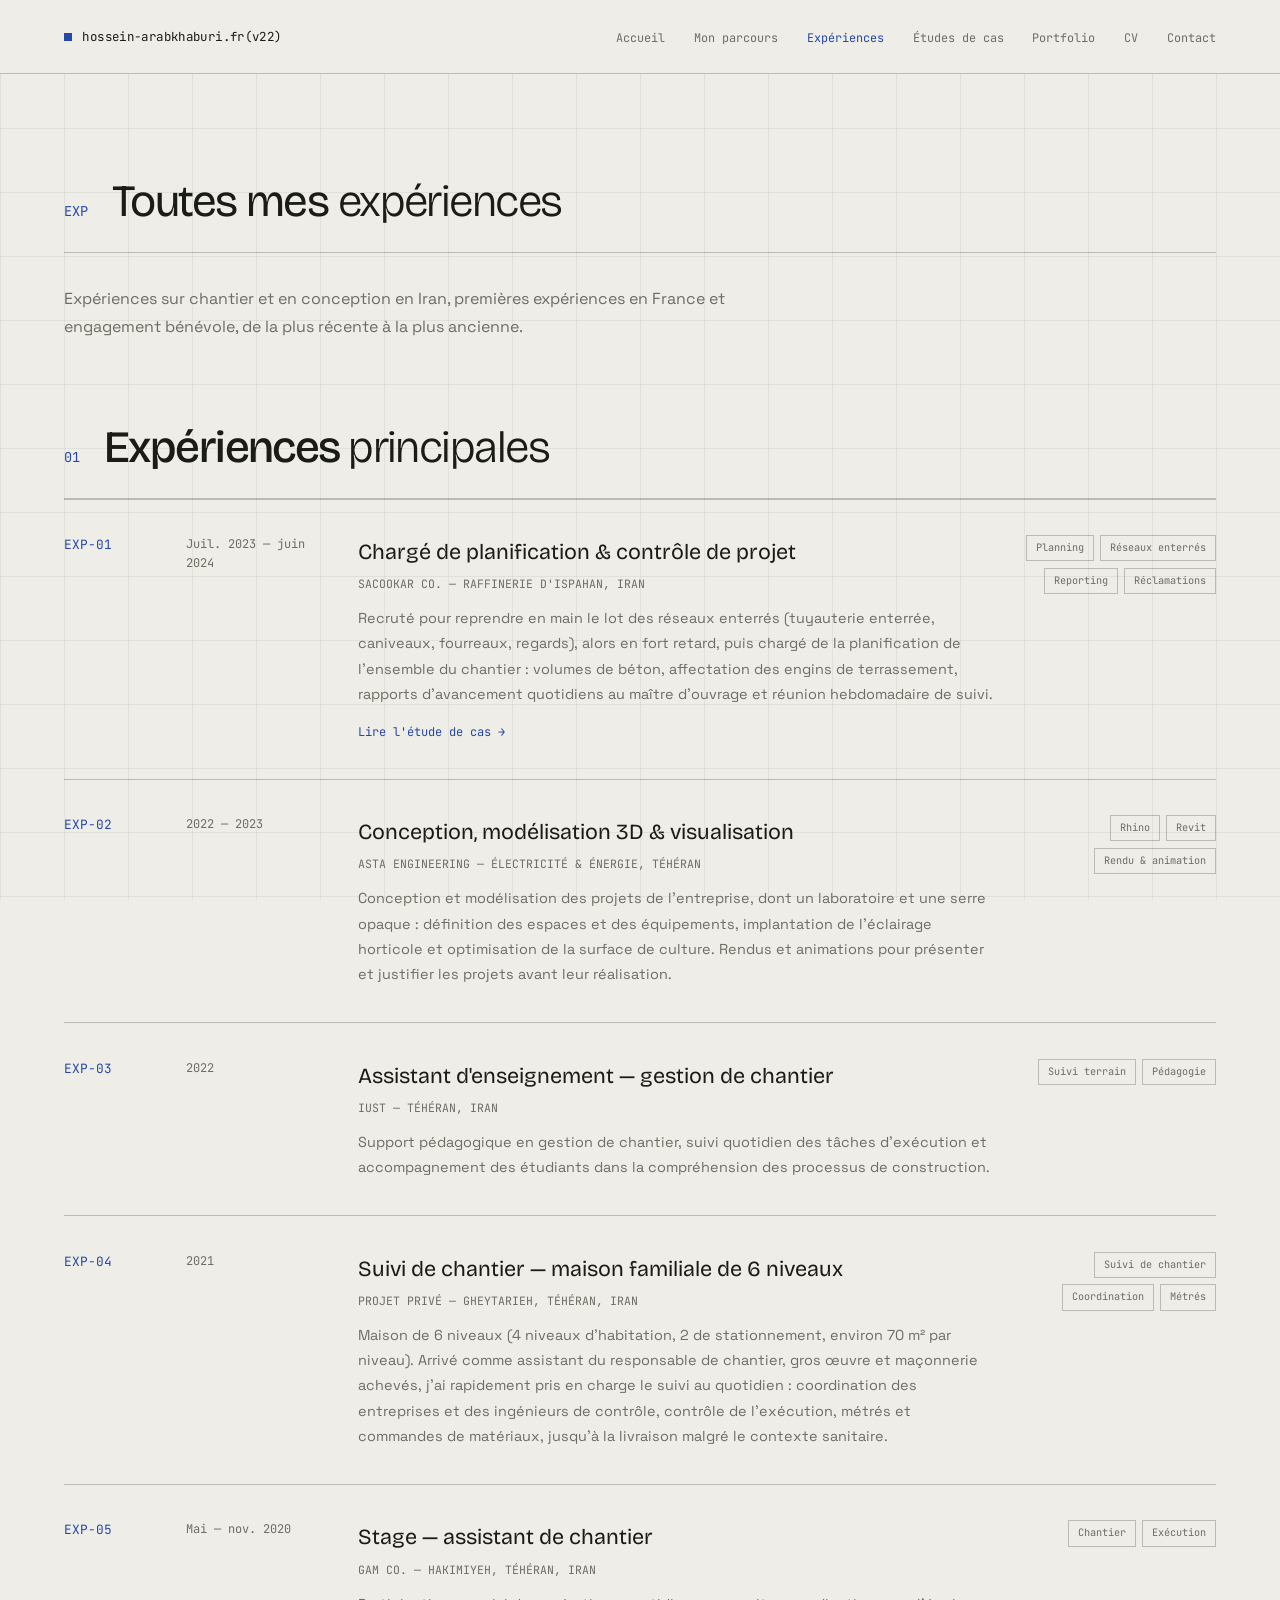
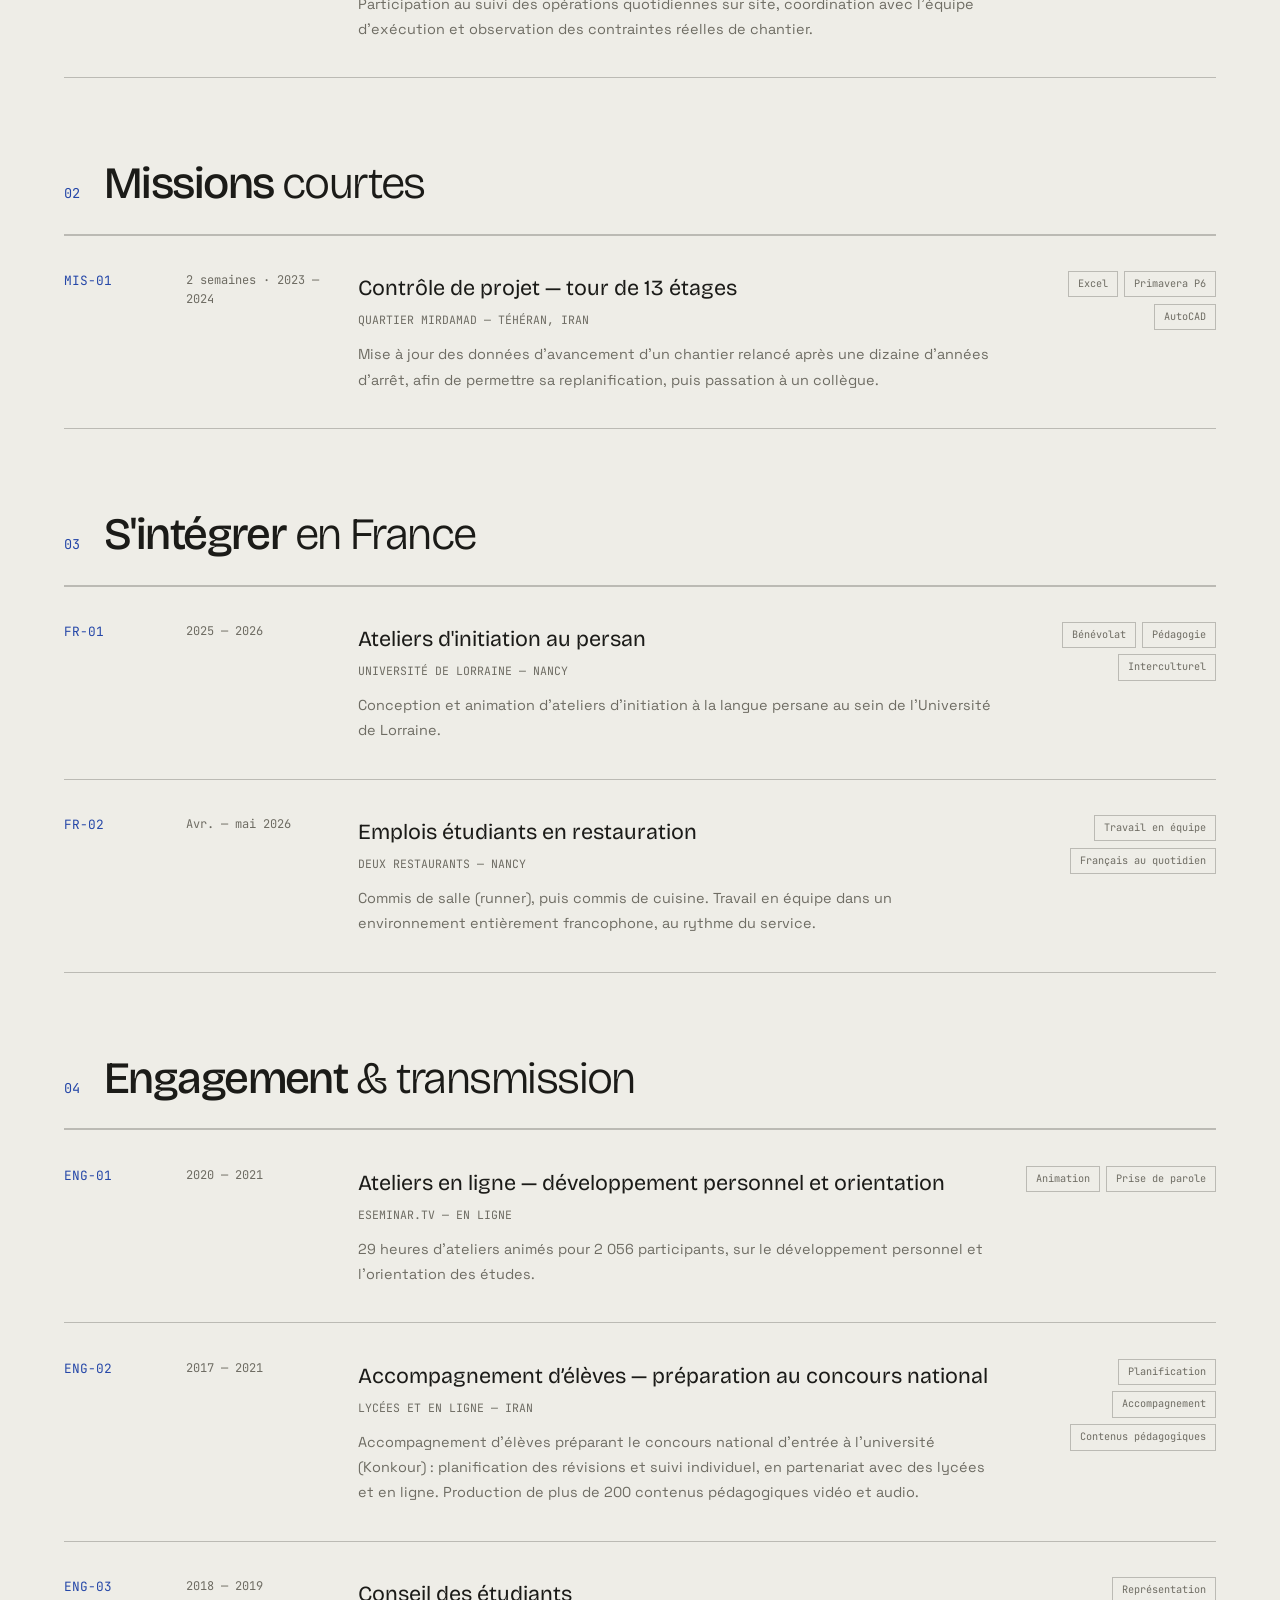
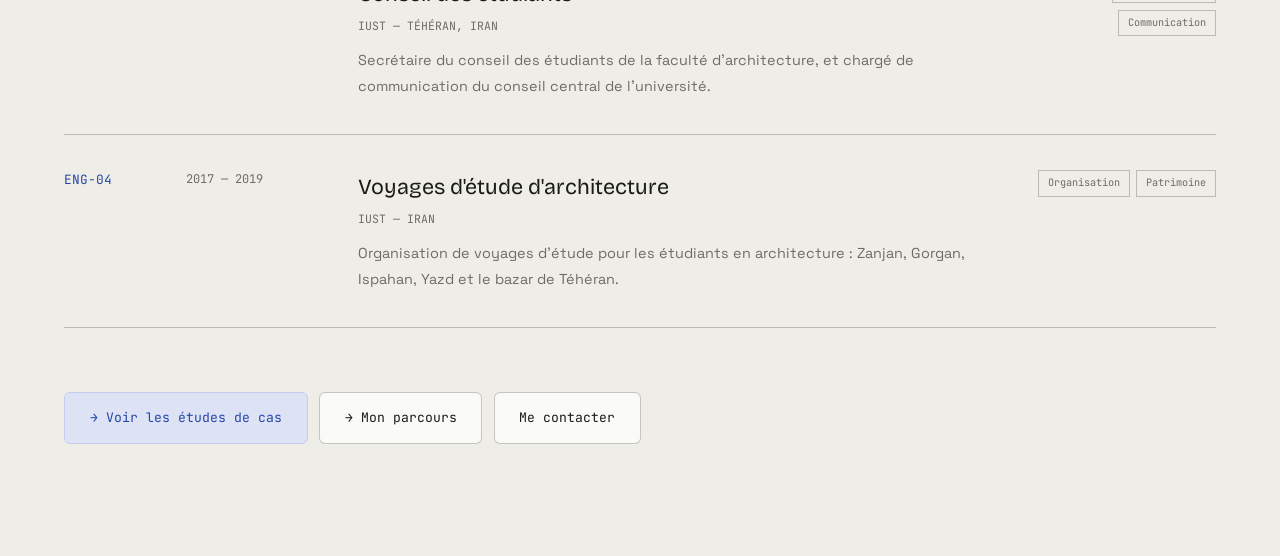
==== commit 39603774: "v22 : dates stage (mai — nov. 2020) et Gheytarieh (2021), 6 niveaux, accompagnement 2017 — 2021 et c" ====
--- a/experiences.html
+++ b/experiences.html
@@ -395,17 +395,17 @@
       </article>
       <article class="exp">
         <div class="exp-code">EXP-04</div>
-        <div class="exp-date">Juin 2020 — févr. 2021</div>
-        <div>
-          <h3>Suivi de chantier — maison familiale de 4 niveaux</h3>
+        <div class="exp-date">2021</div>
+        <div>
+          <h3>Suivi de chantier — maison familiale de 6 niveaux</h3>
           <div class="company">PROJET PRIVÉ — GHEYTARIEH, TÉHÉRAN, IRAN</div>
-          <p>Maison de 4 niveaux (environ 70 m² par niveau). Arrivé comme assistant du responsable de chantier, gros œuvre et maçonnerie achevés, j'ai rapidement pris en charge le suivi au quotidien : coordination des entreprises et des ingénieurs de contrôle, contrôle de l'exécution, métrés et commandes de matériaux, jusqu'à la livraison malgré le contexte sanitaire.</p>
+          <p>Maison de 6 niveaux (4 niveaux d'habitation, 2 de stationnement, environ 70 m² par niveau). Arrivé comme assistant du responsable de chantier, gros œuvre et maçonnerie achevés, j'ai rapidement pris en charge le suivi au quotidien : coordination des entreprises et des ingénieurs de contrôle, contrôle de l'exécution, métrés et commandes de matériaux, jusqu'à la livraison malgré le contexte sanitaire.</p>
         </div>
         <div class="tags"><span class="tag">Suivi de chantier</span><span class="tag">Coordination</span><span class="tag">Métrés</span></div>
       </article>
       <article class="exp">
         <div class="exp-code">EXP-05</div>
-        <div class="exp-date">2020</div>
+        <div class="exp-date">Mai — nov. 2020</div>
         <div>
           <h3>Stage — assistant de chantier</h3>
           <div class="company">GAM CO. — HAKIMIYEH, TÉHÉRAN, IRAN</div>
@@ -479,13 +479,13 @@
       </article>
       <article class="exp">
         <div class="exp-code">ENG-02</div>
-        <div class="exp-date">Dès 2017</div>
+        <div class="exp-date">2017 — 2021</div>
         <div>
           <h3>Accompagnement d’élèves — préparation au concours national</h3>
           <div class="company">LYCÉES ET EN LIGNE — IRAN</div>
-          <p>Accompagnement d'élèves préparant le concours national d'entrée à l'université (Konkour) : planification des révisions et suivi individuel, en partenariat avec des lycées et en ligne.</p>
-        </div>
-        <div class="tags"><span class="tag">Planification</span><span class="tag">Accompagnement</span><span class="tag">Pédagogie</span></div>
+          <p>Accompagnement d'élèves préparant le concours national d'entrée à l'université (Konkour) : planification des révisions et suivi individuel, en partenariat avec des lycées et en ligne. Production de plus de 200 contenus pédagogiques vidéo et audio.</p>
+        </div>
+        <div class="tags"><span class="tag">Planification</span><span class="tag">Accompagnement</span><span class="tag">Contenus pédagogiques</span></div>
       </article>
       <article class="exp">
         <div class="exp-code">ENG-03</div>
